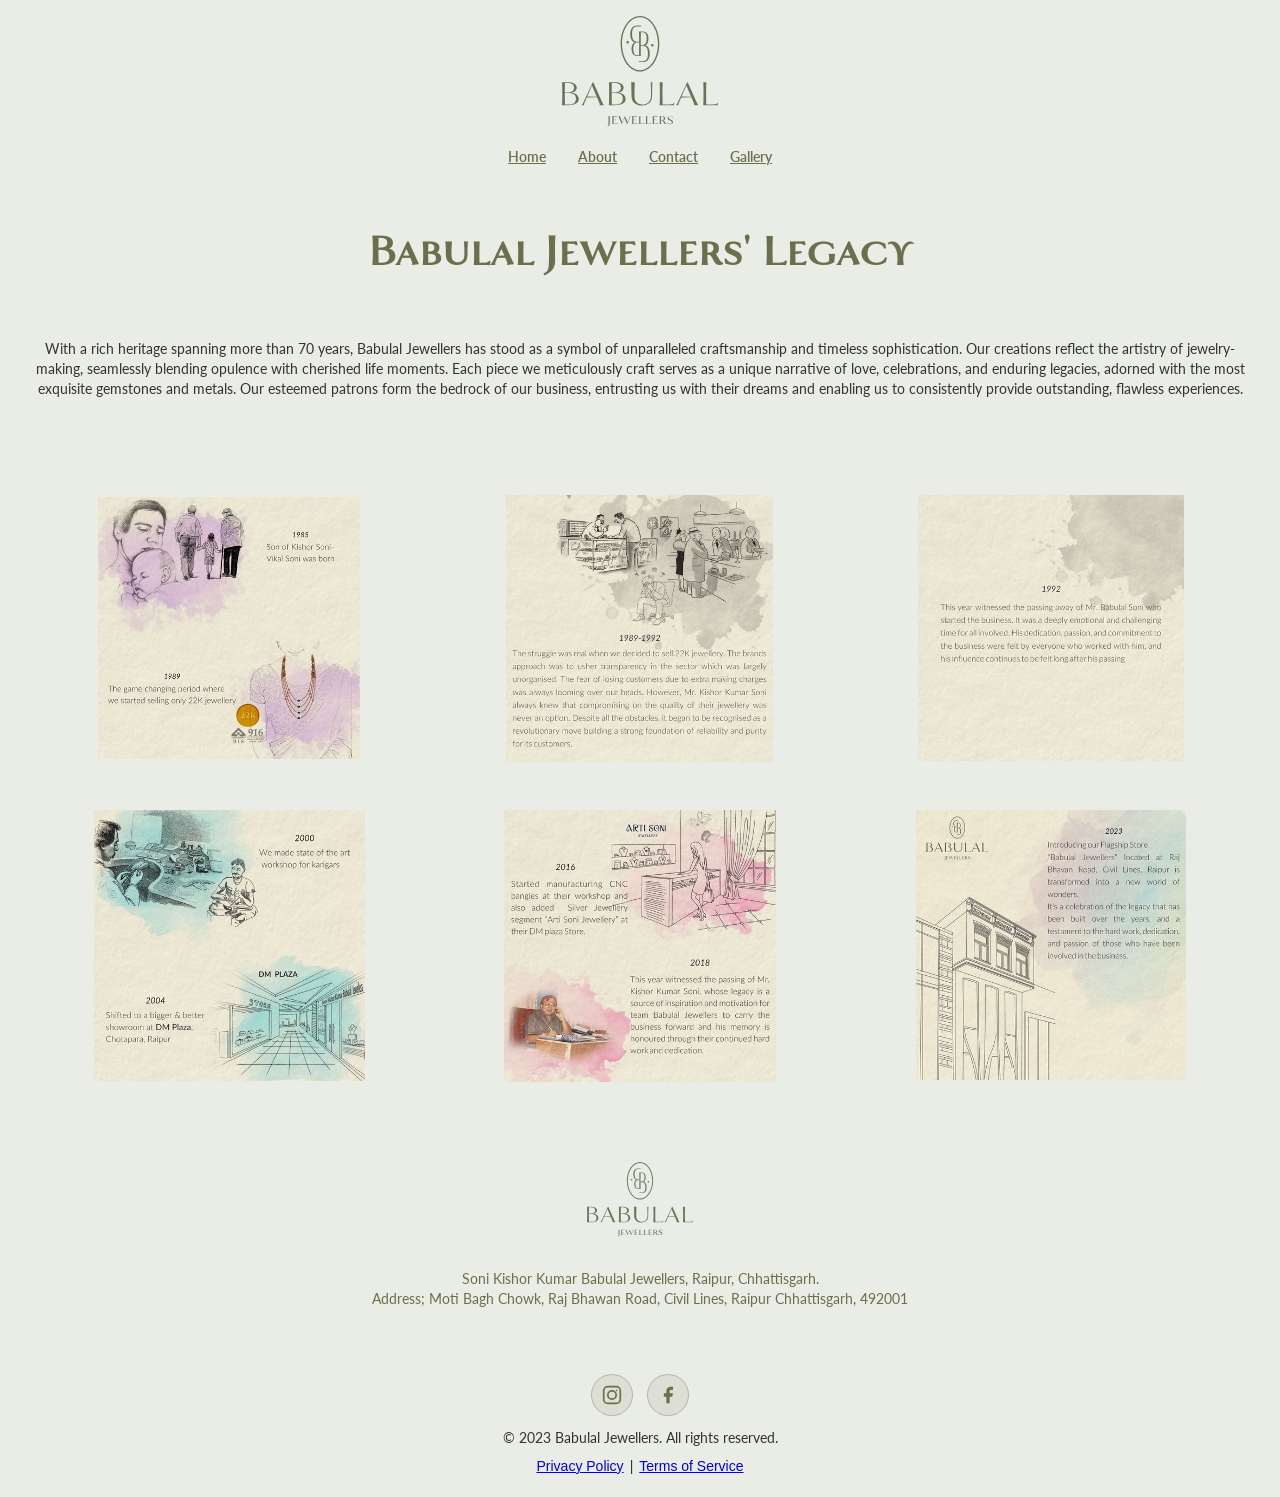
==== about-us.html @ 8bc30ec7 "Initial website upload" ====
<!DOCTYPE html><!--  This site was created in Webflow. https://webflow.com  --><!--  Last Published: Mon Feb 09 2026 13:10:19 GMT+0000 (Coordinated Universal Time)  -->
<html data-wf-page="6988353eb40258cced048f11" data-wf-site="698832a2ee5826541e6c8c1c">
<head>
  <meta charset="utf-8">
  <title>About Us</title>
  <meta content="About Us" property="og:title">
  <meta content="About Us" property="twitter:title">
  <meta content="width=device-width, initial-scale=1" name="viewport">
  <meta content="Webflow" name="generator">
  <link href="css/normalize.css" rel="stylesheet" type="text/css">
  <link href="css/webflow.css" rel="stylesheet" type="text/css">
  <link href="css/babulal-jewellers-16d256.webflow.css" rel="stylesheet" type="text/css">
  <style>
  .footer-center {
    display: flex;
    flex-direction: column;
    align-items: center;
    text-align: center;
    gap: 8px;
  }

  .footer-legal-center {
    display: flex;
    justify-content: center;
    align-items: center;
    gap: 6px;
    font-size: 14px;
  }
</style>
  <link href="https://fonts.googleapis.com" rel="preconnect">
  <link href="https://fonts.gstatic.com" rel="preconnect" crossorigin="anonymous">
  <script src="https://ajax.googleapis.com/ajax/libs/webfont/1.6.26/webfont.js" type="text/javascript"></script>
  <script type="text/javascript">WebFont.load({  google: {    families: ["Lato:100,100italic,300,300italic,400,400italic,700,700italic,900,900italic"]  }});</script>
  <script type="text/javascript">!function(o,c){var n=c.documentElement,t=" w-mod-";n.className+=t+"js",("ontouchstart"in o||o.DocumentTouch&&c instanceof DocumentTouch)&&(n.className+=t+"touch")}(window,document);</script>
  <link href="images/favicon.png" rel="shortcut icon" type="image/x-icon">
  <link href="images/webclip.png" rel="apple-touch-icon">
</head>
<body class="body-2">
  <div class="logo-section padding-global-2 margin-small-custom">
    <div class="logo-container"><img width="156" loading="lazy" alt="" src="images/64612cf5215f1e3513ba754f_logo-green.svg" class="image-7"></div>
    <div class="nav-links-wrapper">
      <a href="index.html" class="nav-item">Home</a>
      <a href="about-us.html" aria-current="page" class="nav-item w--current">About</a>
      <a href="contact-us.html" class="nav-item">Contact</a>
      <a href="gallery.html" class="nav-item">Gallery</a>
    </div>
  </div>
  <div class="page-wrapper">
    <div class="div-block-26">
      <div class="text-wrapper">
        <h1 class="is-h2">Babulal Jewellers&#x27; Legacy</h1>
        <div class="text-block-11">With a rich heritage spanning more than 70 years, Babulal Jewellers has stood as a symbol of unparalleled craftsmanship and timeless sophistication. Our creations reflect the artistry of jewelry-making, seamlessly blending opulence with cherished life moments. Each piece we meticulously craft serves as a unique narrative of love, celebrations, and enduring legacies, adorned with the most exquisite gemstones and metals. Our esteemed patrons form the bedrock of our business, entrusting us with their dreams and enabling us to consistently provide outstanding, flawless experiences.</div>
      </div>
      <div class="image-wrapper-trio"><img width="262" id="w-node-_01d8d127-4f3d-9d32-6153-8a1166e7d087-ed048f11" alt="" src="https://cdn.prod.website-files.com/6985b2bc8bc492069ad64fab/6985b8d80d5fa6916a5f2ced_1.jpg" loading="lazy" class="image-13"><img width="266" id="w-node-_01d8d127-4f3d-9d32-6153-8a1166e7d088-ed048f11" alt="" src="https://cdn.prod.website-files.com/6985b2bc8bc492069ad64fab/6985b8d80d5fa6916a5f2cf7_2.jpg" loading="lazy" class="image-14"><img width="266" id="w-node-_01d8d127-4f3d-9d32-6153-8a1166e7d089-ed048f11" alt="" src="https://cdn.prod.website-files.com/6985b2bc8bc492069ad64fab/6985b8d80d5fa6916a5f2cf5_3.jpg" loading="lazy" class="image-15"></div>
      <div class="image-wrapper-trio"><img width="262" id="w-node-_01d8d127-4f3d-9d32-6153-8a1166e7d08b-ed048f11" alt="" src="images/4_1.jpg" loading="lazy" class="image-13"><img width="267" id="w-node-_01d8d127-4f3d-9d32-6153-8a1166e7d08c-ed048f11" alt="" src="images/5_1.jpg" loading="lazy" class="image-14"><img width="266" id="w-node-_01d8d127-4f3d-9d32-6153-8a1166e7d08d-ed048f11" alt="" src="images/6_1.jpg" loading="lazy" class="image-15"></div>
      <div class="image-wrapper-trio"><img width="271" id="w-node-_01d8d127-4f3d-9d32-6153-8a1166e7d08f-ed048f11" alt="" src="images/7.jpg" loading="lazy" class="image-13"><img width="272" id="w-node-_01d8d127-4f3d-9d32-6153-8a1166e7d090-ed048f11" alt="" src="images/8.jpg" loading="lazy" class="image-14"><img width="270" id="w-node-_01d8d127-4f3d-9d32-6153-8a1166e7d091-ed048f11" alt="" src="images/9.jpg" loading="lazy" class="image-15"></div>
    </div>
    <div class="footer7_component">
      <div class="padding-global-3">
        <div class="container-large">
          <div class="padding-vertical padding-xxlarge">
            <div class="padding-bottom padding-xxlarge">
              <div class="footer7_top-wrapper">
                <a href="#" class="footer7_logo-link w-inline-block"><img width="105.5" src="images/64612cf5215f1e3513ba754f_logo-green.svg" alt=""></a>
                <div>
                  <div class="text-block-9">Soni Kishor Kumar Babulal Jewellers, Raipur, Chhattisgarh. <br>Address; Moti Bagh Chowk, Raj Bhawan Road, Civil Lines, Raipur Chhattisgarh, 492001</div>
                </div>
              </div>
            </div>
            <div class="line-divider"></div>
            <div class="padding-top padding-medium">
              <div class="footer7_bottom-wrapper footer-center">
  <div class="footer7_credit-text">
    <!-- Footer Social Icons -->
<div class="footer-social-icons">
  <a href="https://www.instagram.com/babulaljeweller/?hl=en" target="_blank" aria-label="Instagram" class="footer-social-link">
    <!-- Instagram Icon -->
    <svg width="20" height="20" viewBox="0 0 24 24" fill="none">
      <path d="M7 2H17C19.761 2 22 4.239 22 7V17C22 19.761 19.761 22 17 22H7C4.239 22 2 19.761 2 17V7C2 4.239 4.239 2 7 2Z" stroke="currentColor" stroke-width="2"/>
      <path d="M12 7C9.239 7 7 9.239 7 12C7 14.761 9.239 17 12 17C14.761 17 17 14.761 17 12C17 9.239 14.761 7 12 7Z" stroke="currentColor" stroke-width="2"/>
      <circle cx="17.5" cy="6.5" r="1" fill="currentColor"/>
    </svg>
  </a>

  <a href="https://www.facebook.com/babulaljewellers/" target="_blank" aria-label="Facebook" class="footer-social-link">
    <!-- Facebook Icon -->
    <svg width="20" height="20" viewBox="0 0 24 24" fill="none">
      <path d="M18 2H15C13.674 2 12.402 2.527 11.464 3.464C10.527 4.402 10 5.674 10 7V10H7V14H10V22H14V14H17L18 10H14V7C14 6.735 14.105 6.48 14.293 6.293C14.48 6.105 14.735 6 15 6H18V2Z" fill="currentColor"/>
    </svg>
  </a>
</div>
    © 2023 Babulal Jewellers. All rights reserved.
  </div>

  <div class="footer7_legal-list footer-legal-center">
    <a href="privacy-policy.html" class="footer7_legal-link">Privacy Policy</a>
    <span>|</span>
    <a href="terms-of-service.html" class="footer7_legal-link">Terms of Service</a>
  </div>
</div>

            </div>
          </div>
        </div>
      </div>
    </div>
  </div>
  <script src="https://d3e54v103j8qbb.cloudfront.net/js/jquery-3.5.1.min.dc5e7f18c8.js?site=698832a2ee5826541e6c8c1c" type="text/javascript" integrity="sha256-9/aliU8dGd2tb6OSsuzixeV4y/faTqgFtohetphbbj0=" crossorigin="anonymous"></script>
  <script src="js/webflow.js" type="text/javascript"></script>
</body>
</html>
---- css/webflow.css ----
@font-face {
  font-family: 'webflow-icons';
  src: url("[data-uri]") format('truetype');
  font-weight: normal;
  font-style: normal;
}
[class^="w-icon-"],
[class*=" w-icon-"] {
  /* use !important to prevent issues with browser extensions that change fonts */
  font-family: 'webflow-icons' !important;
  speak: none;
  font-style: normal;
  font-weight: normal;
  font-variant: normal;
  text-transform: none;
  line-height: 1;
  /* Better Font Rendering =========== */
  -webkit-font-smoothing: antialiased;
  -moz-osx-font-smoothing: grayscale;
}
.w-icon-slider-right:before {
  content: "\e600";
}
.w-icon-slider-left:before {
  content: "\e601";
}
.w-icon-nav-menu:before {
  content: "\e602";
}
.w-icon-arrow-down:before,
.w-icon-dropdown-toggle:before {
  content: "\e603";
}
.w-icon-file-upload-remove:before {
  content: "\e900";
}
.w-icon-file-upload-icon:before {
  content: "\e903";
}
* {
  -webkit-box-sizing: border-box;
  -moz-box-sizing: border-box;
  box-sizing: border-box;
}
html {
  height: 100%;
}
body {
  margin: 0;
  min-height: 100%;
  background-color: #fff;
  font-family: Arial, sans-serif;
  font-size: 14px;
  line-height: 20px;
  color: #333;
}
img {
  max-width: 100%;
  vertical-align: middle;
  display: inline-block;
}
html.w-mod-touch * {
  background-attachment: scroll !important;
}
.w-block {
  display: block;
}
.w-inline-block {
  max-width: 100%;
  display: inline-block;
}
.w-clearfix:before,
.w-clearfix:after {
  content: " ";
  display: table;
  grid-column-start: 1;
  grid-row-start: 1;
  grid-column-end: 2;
  grid-row-end: 2;
}
.w-clearfix:after {
  clear: both;
}
.w-hidden {
  display: none;
}
.w-button {
  display: inline-block;
  padding: 9px 15px;
  background-color: #3898EC;
  color: white;
  border: 0;
  line-height: inherit;
  text-decoration: none;
  cursor: pointer;
  border-radius: 0;
}
input.w-button {
  -webkit-appearance: button;
}
html[data-w-dynpage] [data-w-cloak] {
  color: transparent !important;
}
.w-code-block {
  margin: unset;
}
pre.w-code-block code {
  all: inherit;
}
.w-optimization {
  display: contents;
}
.w-webflow-badge,
.w-webflow-badge > img {
  box-sizing: unset;
  width: unset;
  height: unset;
  max-height: unset;
  max-width: unset;
  min-height: unset;
  min-width: unset;
  margin: unset;
  padding: unset;
  float: unset;
  clear: unset;
  border: unset;
  border-radius: unset;
  background: unset;
  background-image: unset;
  background-position: unset;
  background-size: unset;
  background-repeat: unset;
  background-origin: unset;
  background-clip: unset;
  background-attachment: unset;
  background-color: unset;
  box-shadow: unset;
  transform: unset;
  transition: unset;
  direction: unset;
  font-family: unset;
  font-weight: unset;
  color: unset;
  font-size: unset;
  line-height: unset;
  font-style: unset;
  font-variant: unset;
  text-align: unset;
  letter-spacing: unset;
  text-decoration: unset;
  text-indent: unset;
  text-transform: unset;
  list-style-type: unset;
  text-shadow: unset;
  vertical-align: unset;
  cursor: unset;
  white-space: unset;
  word-break: unset;
  word-spacing: unset;
  word-wrap: unset;
}
.w-webflow-badge {
  position: fixed !important;
  display: inline-block !important;
  visibility: visible !important;
  opacity: 1 !important;
  z-index: 2147483647 !important;
  top: auto !important;
  right: 12px !important;
  bottom: 12px !important;
  left: auto !important;
  color: #aaadb0 !important;
  background-color: #fff !important;
  border-radius: 3px !important;
  padding: 6px !important;
  font-size: 12px !important;
  line-height: 14px !important;
  text-decoration: none !important;
  transform: none !important;
  margin: 0 !important;
  width: auto !important;
  height: auto !important;
  overflow: unset !important;
  white-space: nowrap;
  box-shadow: 0 0 0 1px rgba(0, 0, 0, 0.1), 0px 1px 3px rgba(0, 0, 0, 0.1);
  cursor: pointer;
}
.w-webflow-badge > img {
  position: unset;
  display: inline-block !important;
  visibility: unset !important;
  opacity: 1 !important;
  vertical-align: middle !important;
}
h1,
h2,
h3,
h4,
h5,
h6 {
  font-weight: bold;
  margin-bottom: 10px;
}
h1 {
  font-size: 38px;
  line-height: 44px;
  margin-top: 20px;
}
h2 {
  font-size: 32px;
  line-height: 36px;
  margin-top: 20px;
}
h3 {
  font-size: 24px;
  line-height: 30px;
  margin-top: 20px;
}
h4 {
  font-size: 18px;
  line-height: 24px;
  margin-top: 10px;
}
h5 {
  font-size: 14px;
  line-height: 20px;
  margin-top: 10px;
}
h6 {
  font-size: 12px;
  line-height: 18px;
  margin-top: 10px;
}
p {
  margin-top: 0;
  margin-bottom: 10px;
}
blockquote {
  margin: 0 0 10px 0;
  padding: 10px 20px;
  border-left: 5px solid #E2E2E2;
  font-size: 18px;
  line-height: 22px;
}
figure {
  margin: 0;
  margin-bottom: 10px;
}
figcaption {
  margin-top: 5px;
  text-align: center;
}
ul,
ol {
  margin-top: 0px;
  margin-bottom: 10px;
  padding-left: 40px;
}
.w-list-unstyled {
  padding-left: 0;
  list-style: none;
}
.w-embed:before,
.w-embed:after {
  content: " ";
  display: table;
  grid-column-start: 1;
  grid-row-start: 1;
  grid-column-end: 2;
  grid-row-end: 2;
}
.w-embed:after {
  clear: both;
}
.w-video {
  width: 100%;
  position: relative;
  padding: 0;
}
.w-video iframe,
.w-video object,
.w-video embed {
  position: absolute;
  top: 0;
  left: 0;
  width: 100%;
  height: 100%;
  border: none;
}
fieldset {
  padding: 0;
  margin: 0;
  border: 0;
}
button,
[type='button'],
[type='reset'] {
  border: 0;
  cursor: pointer;
  -webkit-appearance: button;
}
.w-form {
  margin: 0 0 15px;
}
.w-form-done {
  display: none;
  padding: 20px;
  text-align: center;
  background-color: #dddddd;
}
.w-form-fail {
  display: none;
  margin-top: 10px;
  padding: 10px;
  background-color: #ffdede;
}
label {
  display: block;
  margin-bottom: 5px;
  font-weight: bold;
}
.w-input,
.w-select {
  display: block;
  width: 100%;
  height: 38px;
  padding: 8px 12px;
  margin-bottom: 10px;
  font-size: 14px;
  line-height: 1.42857143;
  color: #333333;
  vertical-align: middle;
  background-color: #ffffff;
  border: 1px solid #cccccc;
}
.w-input::placeholder,
.w-select::placeholder {
  color: #999;
}
.w-input:focus,
.w-select:focus {
  border-color: #3898EC;
  outline: 0;
}
.w-input[disabled],
.w-select[disabled],
.w-input[readonly],
.w-select[readonly],
fieldset[disabled] .w-input,
fieldset[disabled] .w-select {
  cursor: not-allowed;
}
.w-input[disabled]:not(.w-input-disabled),
.w-select[disabled]:not(.w-input-disabled),
.w-input[readonly],
.w-select[readonly],
fieldset[disabled]:not(.w-input-disabled) .w-input,
fieldset[disabled]:not(.w-input-disabled) .w-select {
  background-color: #eeeeee;
}
textarea.w-input,
textarea.w-select {
  height: auto;
}
.w-select {
  background-color: #f3f3f3;
}
.w-select[multiple] {
  height: auto;
}
.w-form-label {
  display: inline-block;
  cursor: pointer;
  font-weight: normal;
  margin-bottom: 0px;
}
.w-radio {
  display: block;
  margin-bottom: 5px;
  padding-left: 20px;
}
.w-radio:before,
.w-radio:after {
  content: " ";
  display: table;
  grid-column-start: 1;
  grid-row-start: 1;
  grid-column-end: 2;
  grid-row-end: 2;
}
.w-radio:after {
  clear: both;
}
.w-radio-input {
  margin: 4px 0 0;
  line-height: normal;
  float: left;
  margin-left: -20px;
}
.w-radio-input {
  margin-top: 3px;
}
.w-file-upload {
  display: block;
  margin-bottom: 10px;
}
.w-file-upload-input {
  width: 0.1px;
  height: 0.1px;
  opacity: 0;
  overflow: hidden;
  position: absolute;
  z-index: -100;
}
.w-file-upload-default,
.w-file-upload-uploading,
.w-file-upload-success {
  display: inline-block;
  color: #333333;
}
.w-file-upload-error {
  display: block;
  margin-top: 10px;
}
.w-file-upload-default.w-hidden,
.w-file-upload-uploading.w-hidden,
.w-file-upload-error.w-hidden,
.w-file-upload-success.w-hidden {
  display: none;
}
.w-file-upload-uploading-btn {
  display: flex;
  font-size: 14px;
  font-weight: normal;
  cursor: pointer;
  margin: 0;
  padding: 8px 12px;
  border: 1px solid #cccccc;
  background-color: #fafafa;
}
.w-file-upload-file {
  display: flex;
  flex-grow: 1;
  justify-content: space-between;
  margin: 0;
  padding: 8px 9px 8px 11px;
  border: 1px solid #cccccc;
  background-color: #fafafa;
}
.w-file-upload-file-name {
  font-size: 14px;
  font-weight: normal;
  display: block;
}
.w-file-remove-link {
  margin-top: 3px;
  margin-left: 10px;
  width: auto;
  height: auto;
  padding: 3px;
  display: block;
  cursor: pointer;
}
.w-icon-file-upload-remove {
  margin: auto;
  font-size: 10px;
}
.w-file-upload-error-msg {
  display: inline-block;
  color: #ea384c;
  padding: 2px 0;
}
.w-file-upload-info {
  display: inline-block;
  line-height: 38px;
  padding: 0 12px;
}
.w-file-upload-label {
  display: inline-block;
  font-size: 14px;
  font-weight: normal;
  cursor: pointer;
  margin: 0;
  padding: 8px 12px;
  border: 1px solid #cccccc;
  background-color: #fafafa;
}
.w-icon-file-upload-icon,
.w-icon-file-upload-uploading {
  display: inline-block;
  margin-right: 8px;
  width: 20px;
}
.w-icon-file-upload-uploading {
  height: 20px;
}
.w-container {
  margin-left: auto;
  margin-right: auto;
  max-width: 940px;
}
.w-container:before,
.w-container:after {
  content: " ";
  display: table;
  grid-column-start: 1;
  grid-row-start: 1;
  grid-column-end: 2;
  grid-row-end: 2;
}
.w-container:after {
  clear: both;
}
.w-container .w-row {
  margin-left: -10px;
  margin-right: -10px;
}
.w-row:before,
.w-row:after {
  content: " ";
  display: table;
  grid-column-start: 1;
  grid-row-start: 1;
  grid-column-end: 2;
  grid-row-end: 2;
}
.w-row:after {
  clear: both;
}
.w-row .w-row {
  margin-left: 0;
  margin-right: 0;
}
.w-col {
  position: relative;
  float: left;
  width: 100%;
  min-height: 1px;
  padding-left: 10px;
  padding-right: 10px;
}
.w-col .w-col {
  padding-left: 0;
  padding-right: 0;
}
.w-col-1 {
  width: 8.33333333%;
}
.w-col-2 {
  width: 16.66666667%;
}
.w-col-3 {
  width: 25%;
}
.w-col-4 {
  width: 33.33333333%;
}
.w-col-5 {
  width: 41.66666667%;
}
.w-col-6 {
  width: 50%;
}
.w-col-7 {
  width: 58.33333333%;
}
.w-col-8 {
  width: 66.66666667%;
}
.w-col-9 {
  width: 75%;
}
.w-col-10 {
  width: 83.33333333%;
}
.w-col-11 {
  width: 91.66666667%;
}
.w-col-12 {
  width: 100%;
}
.w-hidden-main {
  display: none !important;
}
@media screen and (max-width: 991px) {
  .w-container {
    max-width: 728px;
  }
  .w-hidden-main {
    display: inherit !important;
  }
  .w-hidden-medium {
    display: none !important;
  }
  .w-col-medium-1 {
    width: 8.33333333%;
  }
  .w-col-medium-2 {
    width: 16.66666667%;
  }
  .w-col-medium-3 {
    width: 25%;
  }
  .w-col-medium-4 {
    width: 33.33333333%;
  }
  .w-col-medium-5 {
    width: 41.66666667%;
  }
  .w-col-medium-6 {
    width: 50%;
  }
  .w-col-medium-7 {
    width: 58.33333333%;
  }
  .w-col-medium-8 {
    width: 66.66666667%;
  }
  .w-col-medium-9 {
    width: 75%;
  }
  .w-col-medium-10 {
    width: 83.33333333%;
  }
  .w-col-medium-11 {
    width: 91.66666667%;
  }
  .w-col-medium-12 {
    width: 100%;
  }
  .w-col-stack {
    width: 100%;
    left: auto;
    right: auto;
  }
}
@media screen and (max-width: 767px) {
  .w-hidden-main {
    display: inherit !important;
  }
  .w-hidden-medium {
    display: inherit !important;
  }
  .w-hidden-small {
    display: none !important;
  }
  .w-row,
  .w-container .w-row {
    margin-left: 0;
    margin-right: 0;
  }
  .w-col {
    width: 100%;
    left: auto;
    right: auto;
  }
  .w-col-small-1 {
    width: 8.33333333%;
  }
  .w-col-small-2 {
    width: 16.66666667%;
  }
  .w-col-small-3 {
    width: 25%;
  }
  .w-col-small-4 {
    width: 33.33333333%;
  }
  .w-col-small-5 {
    width: 41.66666667%;
  }
  .w-col-small-6 {
    width: 50%;
  }
  .w-col-small-7 {
    width: 58.33333333%;
  }
  .w-col-small-8 {
    width: 66.66666667%;
  }
  .w-col-small-9 {
    width: 75%;
  }
  .w-col-small-10 {
    width: 83.33333333%;
  }
  .w-col-small-11 {
    width: 91.66666667%;
  }
  .w-col-small-12 {
    width: 100%;
  }
}
@media screen and (max-width: 479px) {
  .w-container {
    max-width: none;
  }
  .w-hidden-main {
    display: inherit !important;
  }
  .w-hidden-medium {
    display: inherit !important;
  }
  .w-hidden-small {
    display: inherit !important;
  }
  .w-hidden-tiny {
    display: none !important;
  }
  .w-col {
    width: 100%;
  }
  .w-col-tiny-1 {
    width: 8.33333333%;
  }
  .w-col-tiny-2 {
    width: 16.66666667%;
  }
  .w-col-tiny-3 {
    width: 25%;
  }
  .w-col-tiny-4 {
    width: 33.33333333%;
  }
  .w-col-tiny-5 {
    width: 41.66666667%;
  }
  .w-col-tiny-6 {
    width: 50%;
  }
  .w-col-tiny-7 {
    width: 58.33333333%;
  }
  .w-col-tiny-8 {
    width: 66.66666667%;
  }
  .w-col-tiny-9 {
    width: 75%;
  }
  .w-col-tiny-10 {
    width: 83.33333333%;
  }
  .w-col-tiny-11 {
    width: 91.66666667%;
  }
  .w-col-tiny-12 {
    width: 100%;
  }
}
.w-widget {
  position: relative;
}
.w-widget-map {
  width: 100%;
  height: 400px;
}
.w-widget-map label {
  width: auto;
  display: inline;
}
.w-widget-map img {
  max-width: inherit;
}
.w-widget-map .gm-style-iw {
  text-align: center;
}
.w-widget-map .gm-style-iw > button {
  display: none !important;
}
.w-widget-twitter {
  overflow: hidden;
}
.w-widget-twitter-count-shim {
  display: inline-block;
  vertical-align: top;
  position: relative;
  width: 28px;
  height: 20px;
  text-align: center;
  background: white;
  border: #758696 solid 1px;
  border-radius: 3px;
}
.w-widget-twitter-count-shim * {
  pointer-events: none;
  user-select: none;
}
.w-widget-twitter-count-shim .w-widget-twitter-count-inner {
  position: relative;
  font-size: 15px;
  line-height: 12px;
  text-align: center;
  color: #999;
  font-family: serif;
}
.w-widget-twitter-count-shim .w-widget-twitter-count-clear {
  position: relative;
  display: block;
}
.w-widget-twitter-count-shim.w--large {
  width: 36px;
  height: 28px;
}
.w-widget-twitter-count-shim.w--large .w-widget-twitter-count-inner {
  font-size: 18px;
  line-height: 18px;
}
.w-widget-twitter-count-shim:not(.w--vertical) {
  margin-left: 5px;
  margin-right: 8px;
}
.w-widget-twitter-count-shim:not(.w--vertical).w--large {
  margin-left: 6px;
}
.w-widget-twitter-count-shim:not(.w--vertical):before,
.w-widget-twitter-count-shim:not(.w--vertical):after {
  top: 50%;
  left: 0;
  border: solid transparent;
  content: ' ';
  height: 0;
  width: 0;
  position: absolute;
  pointer-events: none;
}
.w-widget-twitter-count-shim:not(.w--vertical):before {
  border-color: rgba(117, 134, 150, 0);
  border-right-color: #5d6c7b;
  border-width: 4px;
  margin-left: -9px;
  margin-top: -4px;
}
.w-widget-twitter-count-shim:not(.w--vertical).w--large:before {
  border-width: 5px;
  margin-left: -10px;
  margin-top: -5px;
}
.w-widget-twitter-count-shim:not(.w--vertical):after {
  border-color: rgba(255, 255, 255, 0);
  border-right-color: white;
  border-width: 4px;
  margin-left: -8px;
  margin-top: -4px;
}
.w-widget-twitter-count-shim:not(.w--vertical).w--large:after {
  border-width: 5px;
  margin-left: -9px;
  margin-top: -5px;
}
.w-widget-twitter-count-shim.w--vertical {
  width: 61px;
  height: 33px;
  margin-bottom: 8px;
}
.w-widget-twitter-count-shim.w--vertical:before,
.w-widget-twitter-count-shim.w--vertical:after {
  top: 100%;
  left: 50%;
  border: solid transparent;
  content: ' ';
  height: 0;
  width: 0;
  position: absolute;
  pointer-events: none;
}
.w-widget-twitter-count-shim.w--vertical:before {
  border-color: rgba(117, 134, 150, 0);
  border-top-color: #5d6c7b;
  border-width: 5px;
  margin-left: -5px;
}
.w-widget-twitter-count-shim.w--vertical:after {
  border-color: rgba(255, 255, 255, 0);
  border-top-color: white;
  border-width: 4px;
  margin-left: -4px;
}
.w-widget-twitter-count-shim.w--vertical .w-widget-twitter-count-inner {
  font-size: 18px;
  line-height: 22px;
}
.w-widget-twitter-count-shim.w--vertical.w--large {
  width: 76px;
}
.w-background-video {
  position: relative;
  overflow: hidden;
  height: 500px;
  color: white;
}
.w-background-video > video {
  background-size: cover;
  background-position: 50% 50%;
  position: absolute;
  margin: auto;
  width: 100%;
  height: 100%;
  right: -100%;
  bottom: -100%;
  top: -100%;
  left: -100%;
  object-fit: cover;
  z-index: -100;
}
.w-background-video > video::-webkit-media-controls-start-playback-button {
  display: none !important;
  -webkit-appearance: none;
}
.w-background-video--control {
  position: absolute;
  bottom: 1em;
  right: 1em;
  background-color: transparent;
  padding: 0;
}
.w-background-video--control > [hidden] {
  display: none !important;
}
.w-slider {
  position: relative;
  height: 300px;
  text-align: center;
  background: #dddddd;
  clear: both;
  -webkit-tap-highlight-color: rgba(0, 0, 0, 0);
  tap-highlight-color: rgba(0, 0, 0, 0);
}
.w-slider-mask {
  position: relative;
  display: block;
  overflow: hidden;
  z-index: 1;
  left: 0;
  right: 0;
  height: 100%;
  white-space: nowrap;
}
.w-slide {
  position: relative;
  display: inline-block;
  vertical-align: top;
  width: 100%;
  height: 100%;
  white-space: normal;
  text-align: left;
}
.w-slider-nav {
  position: absolute;
  z-index: 2;
  top: auto;
  right: 0;
  bottom: 0;
  left: 0;
  margin: auto;
  padding-top: 10px;
  height: 40px;
  text-align: center;
  -webkit-tap-highlight-color: rgba(0, 0, 0, 0);
  tap-highlight-color: rgba(0, 0, 0, 0);
}
.w-slider-nav.w-round > div {
  border-radius: 100%;
}
.w-slider-nav.w-num > div {
  width: auto;
  height: auto;
  padding: 0.2em 0.5em;
  font-size: inherit;
  line-height: inherit;
}
.w-slider-nav.w-shadow > div {
  box-shadow: 0 0 3px rgba(51, 51, 51, 0.4);
}
.w-slider-nav-invert {
  color: #fff;
}
.w-slider-nav-invert > div {
  background-color: rgba(34, 34, 34, 0.4);
}
.w-slider-nav-invert > div.w-active {
  background-color: #222;
}
.w-slider-dot {
  position: relative;
  display: inline-block;
  width: 1em;
  height: 1em;
  background-color: rgba(255, 255, 255, 0.4);
  cursor: pointer;
  margin: 0 3px 0.5em;
  transition: background-color 100ms, color 100ms;
}
.w-slider-dot.w-active {
  background-color: #fff;
}
.w-slider-dot:focus {
  outline: none;
  box-shadow: 0px 0px 0px 2px #fff;
}
.w-slider-dot:focus.w-active {
  box-shadow: none;
}
.w-slider-arrow-left,
.w-slider-arrow-right {
  position: absolute;
  width: 80px;
  top: 0;
  right: 0;
  bottom: 0;
  left: 0;
  margin: auto;
  cursor: pointer;
  overflow: hidden;
  color: white;
  font-size: 40px;
  -webkit-tap-highlight-color: rgba(0, 0, 0, 0);
  tap-highlight-color: rgba(0, 0, 0, 0);
  user-select: none;
}
.w-slider-arrow-left [class^='w-icon-'],
.w-slider-arrow-right [class^='w-icon-'],
.w-slider-arrow-left [class*=' w-icon-'],
.w-slider-arrow-right [class*=' w-icon-'] {
  position: absolute;
}
.w-slider-arrow-left:focus,
.w-slider-arrow-right:focus {
  outline: 0;
}
.w-slider-arrow-left {
  z-index: 3;
  right: auto;
}
.w-slider-arrow-right {
  z-index: 4;
  left: auto;
}
.w-icon-slider-left,
.w-icon-slider-right {
  top: 0;
  right: 0;
  bottom: 0;
  left: 0;
  margin: auto;
  width: 1em;
  height: 1em;
}
.w-slider-aria-label {
  border: 0;
  clip: rect(0 0 0 0);
  height: 1px;
  margin: -1px;
  overflow: hidden;
  padding: 0;
  position: absolute;
  width: 1px;
}
.w-slider-force-show {
  display: block !important;
}
.w-dropdown {
  display: inline-block;
  position: relative;
  text-align: left;
  margin-left: auto;
  margin-right: auto;
  z-index: 900;
}
.w-dropdown-btn,
.w-dropdown-toggle,
.w-dropdown-link {
  position: relative;
  vertical-align: top;
  text-decoration: none;
  color: #222222;
  padding: 20px;
  text-align: left;
  margin-left: auto;
  margin-right: auto;
  white-space: nowrap;
}
.w-dropdown-toggle {
  user-select: none;
  display: inline-block;
  cursor: pointer;
  padding-right: 40px;
}
.w-dropdown-toggle:focus {
  outline: 0;
}
.w-icon-dropdown-toggle {
  position: absolute;
  top: 0;
  right: 0;
  bottom: 0;
  margin: auto;
  margin-right: 20px;
  width: 1em;
  height: 1em;
}
.w-dropdown-list {
  position: absolute;
  background: #dddddd;
  display: none;
  min-width: 100%;
}
.w-dropdown-list.w--open {
  display: block;
}
.w-dropdown-link {
  padding: 10px 20px;
  display: block;
  color: #222222;
}
.w-dropdown-link.w--current {
  color: #0082f3;
}
.w-dropdown-link:focus {
  outline: 0;
}
@media screen and (max-width: 767px) {
  .w-nav-brand {
    padding-left: 10px;
  }
}
/**
 * ## Note
 * Safari (on both iOS and OS X) does not handle viewport units (vh, vw) well.
 * For example percentage units do not work on descendants of elements that
 * have any dimensions expressed in viewport units. It also doesn’t handle them at
 * all in `calc()`.
 */
/**
 * Wrapper around all lightbox elements
 *
 * 1. Since the lightbox can receive focus, IE also gives it an outline.
 * 2. Fixes flickering on Chrome when a transition is in progress
 *    underneath the lightbox.
 */
.w-lightbox-backdrop {
  cursor: auto;
  font-style: normal;
  letter-spacing: normal;
  list-style: disc;
  text-indent: 0;
  text-shadow: none;
  text-transform: none;
  visibility: visible;
  white-space: normal;
  word-break: normal;
  word-spacing: normal;
  word-wrap: normal;
  position: fixed;
  top: 0;
  right: 0;
  bottom: 0;
  left: 0;
  color: #fff;
  font-family: "Helvetica Neue", Helvetica, Ubuntu, "Segoe UI", Verdana, sans-serif;
  font-size: 17px;
  line-height: 1.2;
  font-weight: 300;
  text-align: center;
  background: rgba(0, 0, 0, 0.9);
  z-index: 2000;
  outline: 0;
  /* 1 */
  opacity: 0;
  -webkit-user-select: none;
  -moz-user-select: none;
  -webkit-tap-highlight-color: transparent;
  -webkit-transform: translate(0, 0);
  /* 2 */
}
/**
 * Neat trick to bind the rubberband effect to our canvas instead of the whole
 * document on iOS. It also prevents a bug that causes the document underneath to scroll.
 */
.w-lightbox-backdrop,
.w-lightbox-container {
  height: 100%;
  overflow: auto;
  -webkit-overflow-scrolling: touch;
}
.w-lightbox-content {
  position: relative;
  height: 100vh;
  overflow: hidden;
}
.w-lightbox-view {
  position: absolute;
  width: 100vw;
  height: 100vh;
  opacity: 0;
}
.w-lightbox-view:before {
  content: "";
  height: 100vh;
}
/* .w-lightbox-content */
.w-lightbox-group,
.w-lightbox-group .w-lightbox-view,
.w-lightbox-group .w-lightbox-view:before {
  height: 86vh;
}
.w-lightbox-frame,
.w-lightbox-view:before {
  display: inline-block;
  vertical-align: middle;
}
/*
 * 1. Remove default margin set by user-agent on the <figure> element.
 */
.w-lightbox-figure {
  position: relative;
  margin: 0;
  /* 1 */
}
.w-lightbox-group .w-lightbox-figure {
  cursor: pointer;
}
/**
 * IE adds image dimensions as width and height attributes on the IMG tag,
 * but we need both width and height to be set to auto to enable scaling.
 */
.w-lightbox-img {
  width: auto;
  height: auto;
  max-width: none;
}
/**
 * 1. Reset if style is set by user on "All Images"
 */
.w-lightbox-image {
  display: block;
  float: none;
  /* 1 */
  max-width: 100vw;
  max-height: 100vh;
}
.w-lightbox-group .w-lightbox-image {
  max-height: 86vh;
}
.w-lightbox-caption {
  position: absolute;
  right: 0;
  bottom: 0;
  left: 0;
  padding: 0.5em 1em;
  background: rgba(0, 0, 0, 0.4);
  text-align: left;
  text-overflow: ellipsis;
  white-space: nowrap;
  overflow: hidden;
}
.w-lightbox-embed {
  position: absolute;
  top: 0;
  right: 0;
  bottom: 0;
  left: 0;
  width: 100%;
  height: 100%;
}
.w-lightbox-control {
  position: absolute;
  top: 0;
  width: 4em;
  background-size: 24px;
  background-repeat: no-repeat;
  background-position: center;
  cursor: pointer;
  -webkit-transition: all 0.3s;
  transition: all 0.3s;
}
.w-lightbox-left {
  display: none;
  bottom: 0;
  left: 0;
  /* <svg xmlns="http://www.w3.org/2000/svg" viewBox="-20 0 24 40" width="24" height="40"><g transform="rotate(45)"><path d="m0 0h5v23h23v5h-28z" opacity=".4"/><path d="m1 1h3v23h23v3h-26z" fill="#fff"/></g></svg> */
  background-image: url("[data-uri]");
}
.w-lightbox-right {
  display: none;
  right: 0;
  bottom: 0;
  /* <svg xmlns="http://www.w3.org/2000/svg" viewBox="-4 0 24 40" width="24" height="40"><g transform="rotate(45)"><path d="m0-0h28v28h-5v-23h-23z" opacity=".4"/><path d="m1 1h26v26h-3v-23h-23z" fill="#fff"/></g></svg> */
  background-image: url("[data-uri]");
}
/*
 * Without specifying the with and height inside the SVG, all versions of IE render the icon too small.
 * The bug does not seem to manifest itself if the elements are tall enough such as the above arrows.
 * (http://stackoverflow.com/questions/16092114/background-size-differs-in-internet-explorer)
 */
.w-lightbox-close {
  right: 0;
  height: 2.6em;
  /* <svg xmlns="http://www.w3.org/2000/svg" viewBox="-4 0 18 17" width="18" height="17"><g transform="rotate(45)"><path d="m0 0h7v-7h5v7h7v5h-7v7h-5v-7h-7z" opacity=".4"/><path d="m1 1h7v-7h3v7h7v3h-7v7h-3v-7h-7z" fill="#fff"/></g></svg> */
  background-image: url("[data-uri]");
  background-size: 18px;
}
/**
 * 1. All IE versions add extra space at the bottom without this.
 */
.w-lightbox-strip {
  position: absolute;
  bottom: 0;
  left: 0;
  right: 0;
  padding: 0 1vh;
  line-height: 0;
  /* 1 */
  white-space: nowrap;
  overflow-x: auto;
  overflow-y: hidden;
}
/*
 * 1. We use content-box to avoid having to do `width: calc(10vh + 2vw)`
 *    which doesn’t work in Safari anyway.
 * 2. Chrome renders images pixelated when switching to GPU. Making sure
 *    the parent is also rendered on the GPU (by setting translate3d for
 *    example) fixes this behavior.
 */
.w-lightbox-item {
  display: inline-block;
  width: 10vh;
  padding: 2vh 1vh;
  box-sizing: content-box;
  /* 1 */
  cursor: pointer;
  -webkit-transform: translate3d(0, 0, 0);
  /* 2 */
}
.w-lightbox-active {
  opacity: 0.3;
}
.w-lightbox-thumbnail {
  position: relative;
  height: 10vh;
  background: #222;
  overflow: hidden;
}
.w-lightbox-thumbnail-image {
  position: absolute;
  top: 0;
  left: 0;
}
.w-lightbox-thumbnail .w-lightbox-tall {
  top: 50%;
  width: 100%;
  -webkit-transform: translate(0, -50%);
  transform: translate(0, -50%);
}
.w-lightbox-thumbnail .w-lightbox-wide {
  left: 50%;
  height: 100%;
  -webkit-transform: translate(-50%, 0);
  transform: translate(-50%, 0);
}
/*
 * Spinner
 *
 * Absolute pixel values are used to avoid rounding errors that would cause
 * the white spinning element to be misaligned with the track.
 */
.w-lightbox-spinner {
  position: absolute;
  top: 50%;
  left: 50%;
  box-sizing: border-box;
  width: 40px;
  height: 40px;
  margin-top: -20px;
  margin-left: -20px;
  border: 5px solid rgba(0, 0, 0, 0.4);
  border-radius: 50%;
  -webkit-animation: spin 0.8s infinite linear;
  animation: spin 0.8s infinite linear;
}
.w-lightbox-spinner:after {
  content: "";
  position: absolute;
  top: -4px;
  right: -4px;
  bottom: -4px;
  left: -4px;
  border: 3px solid transparent;
  border-bottom-color: #fff;
  border-radius: 50%;
}
/*
 * Utility classes
 */
.w-lightbox-hide {
  display: none;
}
.w-lightbox-noscroll {
  overflow: hidden;
}
@media (min-width: 768px) {
  .w-lightbox-content {
    height: 96vh;
    margin-top: 2vh;
  }
  .w-lightbox-view,
  .w-lightbox-view:before {
    height: 96vh;
  }
  /* .w-lightbox-content */
  .w-lightbox-group,
  .w-lightbox-group .w-lightbox-view,
  .w-lightbox-group .w-lightbox-view:before {
    height: 84vh;
  }
  .w-lightbox-image {
    max-width: 96vw;
    max-height: 96vh;
  }
  .w-lightbox-group .w-lightbox-image {
    max-width: 82.3vw;
    max-height: 84vh;
  }
  .w-lightbox-left,
  .w-lightbox-right {
    display: block;
    opacity: 0.5;
  }
  .w-lightbox-close {
    opacity: 0.8;
  }
  .w-lightbox-control:hover {
    opacity: 1;
  }
}
.w-lightbox-inactive,
.w-lightbox-inactive:hover {
  opacity: 0;
}
.w-richtext:before,
.w-richtext:after {
  content: " ";
  display: table;
  grid-column-start: 1;
  grid-row-start: 1;
  grid-column-end: 2;
  grid-row-end: 2;
}
.w-richtext:after {
  clear: both;
}
.w-richtext[contenteditable="true"]:before,
.w-richtext[contenteditable="true"]:after {
  white-space: initial;
}
.w-richtext ol,
.w-richtext ul {
  overflow: hidden;
}
.w-richtext .w-richtext-figure-selected.w-richtext-figure-type-video div:after,
.w-richtext .w-richtext-figure-selected[data-rt-type="video"] div:after {
  outline: 2px solid #2895f7;
}
.w-richtext .w-richtext-figure-selected.w-richtext-figure-type-image div,
.w-richtext .w-richtext-figure-selected[data-rt-type="image"] div {
  outline: 2px solid #2895f7;
}
.w-richtext figure.w-richtext-figure-type-video > div:after,
.w-richtext figure[data-rt-type="video"] > div:after {
  content: '';
  position: absolute;
  display: none;
  left: 0;
  top: 0;
  right: 0;
  bottom: 0;
}
.w-richtext figure {
  position: relative;
  max-width: 60%;
}
.w-richtext figure > div:before {
  cursor: default!important;
}
.w-richtext figure img {
  width: 100%;
}
.w-richtext figure figcaption.w-richtext-figcaption-placeholder {
  opacity: 0.6;
}
.w-richtext figure div {
  /* fix incorrectly sized selection border in the data manager */
  font-size: 0px;
  color: transparent;
}
.w-richtext figure.w-richtext-figure-type-image,
.w-richtext figure[data-rt-type="image"] {
  display: table;
}
.w-richtext figure.w-richtext-figure-type-image > div,
.w-richtext figure[data-rt-type="image"] > div {
  display: inline-block;
}
.w-richtext figure.w-richtext-figure-type-image > figcaption,
.w-richtext figure[data-rt-type="image"] > figcaption {
  display: table-caption;
  caption-side: bottom;
}
.w-richtext figure.w-richtext-figure-type-video,
.w-richtext figure[data-rt-type="video"] {
  width: 60%;
  height: 0;
}
.w-richtext figure.w-richtext-figure-type-video iframe,
.w-richtext figure[data-rt-type="video"] iframe {
  position: absolute;
  top: 0;
  left: 0;
  width: 100%;
  height: 100%;
}
.w-richtext figure.w-richtext-figure-type-video > div,
.w-richtext figure[data-rt-type="video"] > div {
  width: 100%;
}
.w-richtext figure.w-richtext-align-center {
  margin-right: auto;
  margin-left: auto;
  clear: both;
}
.w-richtext figure.w-richtext-align-center.w-richtext-figure-type-image > div,
.w-richtext figure.w-richtext-align-center[data-rt-type="image"] > div {
  max-width: 100%;
}
.w-richtext figure.w-richtext-align-normal {
  clear: both;
}
.w-richtext figure.w-richtext-align-fullwidth {
  width: 100%;
  max-width: 100%;
  text-align: center;
  clear: both;
  display: block;
  margin-right: auto;
  margin-left: auto;
}
.w-richtext figure.w-richtext-align-fullwidth > div {
  display: inline-block;
  /* padding-bottom is used for aspect ratios in video figures
      we want the div to inherit that so hover/selection borders in the designer-canvas
      fit right*/
  padding-bottom: inherit;
}
.w-richtext figure.w-richtext-align-fullwidth > figcaption {
  display: block;
}
.w-richtext figure.w-richtext-align-floatleft {
  float: left;
  margin-right: 15px;
  clear: none;
}
.w-richtext figure.w-richtext-align-floatright {
  float: right;
  margin-left: 15px;
  clear: none;
}
.w-nav {
  position: relative;
  background: #dddddd;
  z-index: 1000;
}
.w-nav:before,
.w-nav:after {
  content: " ";
  display: table;
  grid-column-start: 1;
  grid-row-start: 1;
  grid-column-end: 2;
  grid-row-end: 2;
}
.w-nav:after {
  clear: both;
}
.w-nav-brand {
  position: relative;
  float: left;
  text-decoration: none;
  color: #333333;
}
.w-nav-link {
  position: relative;
  display: inline-block;
  vertical-align: top;
  text-decoration: none;
  color: #222222;
  padding: 20px;
  text-align: left;
  margin-left: auto;
  margin-right: auto;
}
.w-nav-link.w--current {
  color: #0082f3;
}
.w-nav-menu {
  position: relative;
  float: right;
}
[data-nav-menu-open] {
  display: block !important;
  position: absolute;
  top: 100%;
  left: 0;
  right: 0;
  background: #C8C8C8;
  text-align: center;
  overflow: visible;
  min-width: 200px;
}
.w--nav-link-open {
  display: block;
  position: relative;
}
.w-nav-overlay {
  position: absolute;
  overflow: hidden;
  display: none;
  top: 100%;
  left: 0;
  right: 0;
  width: 100%;
}
.w-nav-overlay [data-nav-menu-open] {
  top: 0;
}
.w-nav[data-animation='over-left'] .w-nav-overlay {
  width: auto;
}
.w-nav[data-animation='over-left'] .w-nav-overlay,
.w-nav[data-animation='over-left'] [data-nav-menu-open] {
  right: auto;
  z-index: 1;
  top: 0;
}
.w-nav[data-animation='over-right'] .w-nav-overlay {
  width: auto;
}
.w-nav[data-animation='over-right'] .w-nav-overlay,
.w-nav[data-animation='over-right'] [data-nav-menu-open] {
  left: auto;
  z-index: 1;
  top: 0;
}
.w-nav-button {
  position: relative;
  float: right;
  padding: 18px;
  font-size: 24px;
  display: none;
  cursor: pointer;
  -webkit-tap-highlight-color: rgba(0, 0, 0, 0);
  tap-highlight-color: rgba(0, 0, 0, 0);
  user-select: none;
}
.w-nav-button:focus {
  outline: 0;
}
.w-nav-button.w--open {
  background-color: #C8C8C8;
  color: white;
}
.w-nav[data-collapse='all'] .w-nav-menu {
  display: none;
}
.w-nav[data-collapse='all'] .w-nav-button {
  display: block;
}
.w--nav-dropdown-open {
  display: block;
}
.w--nav-dropdown-toggle-open {
  display: block;
}
.w--nav-dropdown-list-open {
  position: static;
}
@media screen and (max-width: 991px) {
  .w-nav[data-collapse='medium'] .w-nav-menu {
    display: none;
  }
  .w-nav[data-collapse='medium'] .w-nav-button {
    display: block;
  }
}
@media screen and (max-width: 767px) {
  .w-nav[data-collapse='small'] .w-nav-menu {
    display: none;
  }
  .w-nav[data-collapse='small'] .w-nav-button {
    display: block;
  }
  .w-nav-brand {
    padding-left: 10px;
  }
}
@media screen and (max-width: 479px) {
  .w-nav[data-collapse='tiny'] .w-nav-menu {
    display: none;
  }
  .w-nav[data-collapse='tiny'] .w-nav-button {
    display: block;
  }
}
.w-tabs {
  position: relative;
}
.w-tabs:before,
.w-tabs:after {
  content: " ";
  display: table;
  grid-column-start: 1;
  grid-row-start: 1;
  grid-column-end: 2;
  grid-row-end: 2;
}
.w-tabs:after {
  clear: both;
}
.w-tab-menu {
  position: relative;
}
.w-tab-link {
  position: relative;
  display: inline-block;
  vertical-align: top;
  text-decoration: none;
  padding: 9px 30px;
  text-align: left;
  cursor: pointer;
  color: #222222;
  background-color: #dddddd;
}
.w-tab-link.w--current {
  background-color: #C8C8C8;
}
.w-tab-link:focus {
  outline: 0;
}
.w-tab-content {
  position: relative;
  display: block;
  overflow: hidden;
}
.w-tab-pane {
  position: relative;
  display: none;
}
.w--tab-active {
  display: block;
}
@media screen and (max-width: 479px) {
  .w-tab-link {
    display: block;
  }
}
.w-ix-emptyfix:after {
  content: "";
}
@keyframes spin {
  0% {
    transform: rotate(0deg);
  }
  100% {
    transform: rotate(360deg);
  }
}
.w-dyn-empty {
  padding: 10px;
  background-color: #dddddd;
}
.w-dyn-hide {
  display: none !important;
}
.w-dyn-bind-empty {
  display: none !important;
}
.w-condition-invisible {
  display: none !important;
}
.wf-layout-layout {
  display: grid;
}
---- css/babulal-jewellers-16d256.webflow.css ----
@font-face {
  font-family: Mynaruseflare Thi;
  src: url('../fonts/MynaruseFlare-Thi.ttf') format("truetype");
  font-weight: 100;
  font-style: normal;
  font-display: swap;
}

@font-face {
  font-family: Mynaruseflare Lig;
  src: url('../fonts/MynaruseFlare-Lig.ttf') format("truetype");
  font-weight: 200;
  font-style: normal;
  font-display: swap;
}

@font-face {
  font-family: Mynaruseflare Boo;
  src: url('../fonts/MynaruseFlare-Boo.ttf') format("truetype");
  font-weight: 300;
  font-style: normal;
  font-display: swap;
}

@font-face {
  font-family: Mynaruseflare Bla;
  src: url('../fonts/MynaruseFlare-Bla.ttf') format("truetype");
  font-weight: 800;
  font-style: normal;
  font-display: swap;
}

@font-face {
  font-family: Mynaruseflare Med;
  src: url('../fonts/MynaruseFlare-Med.ttf') format("truetype");
  font-weight: 500;
  font-style: normal;
  font-display: swap;
}

@font-face {
  font-family: Mynaruseflare Reg;
  src: url('../fonts/MynaruseFlare-Reg.ttf') format("truetype");
  font-weight: 400;
  font-style: normal;
  font-display: swap;
}

@font-face {
  font-family: Mynaruseflare Bol;
  src: url('../fonts/MynaruseFlare-Bol.ttf') format("truetype");
  font-weight: 700;
  font-style: normal;
  font-display: swap;
}

@font-face {
  font-family: Mynaruseflare Hea;
  src: url('../fonts/MynaruseFlare-Hea.ttf') format("truetype");
  font-weight: 900;
  font-style: normal;
  font-display: swap;
}

@font-face {
  font-family: Lato;
  src: url('../fonts/Lato-Black.ttf') format("truetype"), url('../fonts/Lato-Heavy.ttf') format("truetype");
  font-weight: 900;
  font-style: normal;
  font-display: swap;
}

@font-face {
  font-family: Lato;
  src: url('../fonts/Lato-MediumItalic.ttf') format("truetype");
  font-weight: 500;
  font-style: italic;
  font-display: swap;
}

@font-face {
  font-family: Lato;
  src: url('../fonts/Lato-Thin.ttf') format("truetype");
  font-weight: 100;
  font-style: normal;
  font-display: swap;
}

@font-face {
  font-family: Lato;
  src: url('../fonts/Lato-Semibold.ttf') format("truetype");
  font-weight: 600;
  font-style: normal;
  font-display: swap;
}

@font-face {
  font-family: Lato;
  src: url('../fonts/Lato-ThinItalic.ttf') format("truetype");
  font-weight: 100;
  font-style: italic;
  font-display: swap;
}

@font-face {
  font-family: Lato;
  src: url('../fonts/Lato-LightItalic.ttf') format("truetype");
  font-weight: 300;
  font-style: italic;
  font-display: swap;
}

@font-face {
  font-family: Lato;
  src: url('../fonts/Lato-Medium.ttf') format("truetype");
  font-weight: 500;
  font-style: normal;
  font-display: swap;
}

@font-face {
  font-family: Lato;
  src: url('../fonts/Lato-SemiboldItalic.ttf') format("truetype");
  font-weight: 600;
  font-style: italic;
  font-display: swap;
}

@font-face {
  font-family: Lato;
  src: url('../fonts/Lato-HairlineItalic.ttf') format("truetype"), url('../fonts/Lato-Italic.ttf') format("truetype");
  font-weight: 400;
  font-style: italic;
  font-display: swap;
}

@font-face {
  font-family: Lato Hairline;
  src: url('../fonts/Lato-Hairline.ttf') format("truetype");
  font-weight: 400;
  font-style: normal;
  font-display: swap;
}

@font-face {
  font-family: Lato;
  src: url('../fonts/Lato-BoldItalic.ttf') format("truetype");
  font-weight: 700;
  font-style: italic;
  font-display: swap;
}

@font-face {
  font-family: Lato;
  src: url('../fonts/Lato-Regular.ttf') format("truetype");
  font-weight: 400;
  font-style: normal;
  font-display: swap;
}

@font-face {
  font-family: Lato;
  src: url('../fonts/Lato-Bold.ttf') format("truetype");
  font-weight: 700;
  font-style: normal;
  font-display: swap;
}

@font-face {
  font-family: Lato;
  src: url('../fonts/Lato-Light.ttf') format("truetype");
  font-weight: 300;
  font-style: normal;
  font-display: swap;
}

@font-face {
  font-family: Lato;
  src: url('../fonts/Lato-BlackItalic.ttf') format("truetype"), url('../fonts/Lato-HeavyItalic.ttf') format("truetype");
  font-weight: 900;
  font-style: italic;
  font-display: swap;
}

.w-layout-layout {
  grid-row-gap: 20px;
  grid-column-gap: 20px;
  grid-auto-columns: 1fr;
  justify-content: center;
  padding: 20px;
}

.w-layout-cell {
  flex-direction: column;
  justify-content: flex-start;
  align-items: flex-start;
  display: flex;
}

.w-layout-grid {
  grid-row-gap: 16px;
  grid-column-gap: 16px;
  grid-template-rows: auto auto;
  grid-template-columns: 1fr 1fr;
  grid-auto-columns: 1fr;
  display: grid;
}

.w-checkbox {
  margin-bottom: 5px;
  padding-left: 20px;
  display: block;
}

.w-checkbox:before {
  content: " ";
  grid-area: 1 / 1 / 2 / 2;
  display: table;
}

.w-checkbox:after {
  content: " ";
  clear: both;
  grid-area: 1 / 1 / 2 / 2;
  display: table;
}

.w-checkbox-input {
  float: left;
  margin: 4px 0 0 -20px;
  line-height: normal;
}

.w-checkbox-input--inputType-custom {
  border: 1px solid #ccc;
  border-radius: 2px;
  width: 12px;
  height: 12px;
}

.w-checkbox-input--inputType-custom.w--redirected-checked {
  background-color: #3898ec;
  background-image: url('https://d3e54v103j8qbb.cloudfront.net/static/custom-checkbox-checkmark.589d534424.svg');
  background-position: 50%;
  background-repeat: no-repeat;
  background-size: cover;
  border-color: #3898ec;
}

.w-checkbox-input--inputType-custom.w--redirected-focus {
  box-shadow: 0 0 3px 1px #3898ec;
}

.logo-section {
  border: 1px #6a704b;
  margin-bottom: 2rem;
  margin-left: 0;
  margin-right: 0;
  padding: 1rem 3.5rem .5rem;
}

.logo-section.padding-global-2.margin-small-custom {
  grid-column-gap: 16px;
  grid-row-gap: 16px;
  border: 1px #6a704b;
  grid-template-rows: auto auto;
  grid-template-columns: 1fr 1fr;
  grid-auto-columns: 1fr;
  margin-bottom: 2rem;
  margin-left: 0;
  margin-right: 0;
  padding: 1rem 3.5rem .5rem;
  display: block;
}

.image-7 {
  text-align: center;
  margin-left: auto;
  margin-right: auto;
}

.logo-container {
  justify-content: center;
  max-width: none;
  margin-top: 0;
  margin-left: auto;
  margin-right: auto;
  padding: 0 0 0;
  display: flex;
}

.nav-links-wrapper {
  justify-content: center;
  align-items: center;
  margin-top: 20px;
  padding-left: 0;
  padding-right: 0;
  display: flex;
}

.nav-links-wrapper.nav-item {
  margin-top: -3px;
  padding-top: 7px;
  padding-bottom: 9px;
  font-family: Lato, Arial, sans-serif;
  font-weight: 700;
}

.link-8 {
  color: #6a704b;
}

.link-13 {
  color: #6a704b;
  margin-right: 20px;
}

.text-block-3 {
  color: #f4f8df;
  text-align: center;
  letter-spacing: .0025rem;
  margin-left: auto;
  margin-right: auto;
  padding-left: .25rem;
  padding-right: .25rem;
  font-family: Lato, Arial, sans-serif;
  font-weight: 400;
}

.announcement-bar-section {
  grid-column-gap: 16px;
  grid-row-gap: 16px;
  background-color: #6a704b;
  grid-template-rows: auto auto;
  grid-template-columns: 1fr 1fr;
  grid-auto-columns: 1fr;
  margin-left: auto;
  margin-right: auto;
  padding-top: .5rem;
  padding-bottom: .5rem;
  font-family: Lato Hairline, Arial, sans-serif;
}

.nav-item {
  color: #6a704b;
  -webkit-text-stroke-color: #0f0e0e;
  padding-left: 16px;
  padding-right: 16px;
  font-family: Lato, Arial, sans-serif;
  font-weight: 600;
}

.nav-item.w--current {
  color: #6a704b;
}

.text-block-9 {
  color: #6a704b;
  text-align: center;
  font-family: Lato, Arial, sans-serif;
  font-weight: 400;
  text-decoration: none;
}

.bold-text-2 {
  font-family: Lato, Arial, sans-serif;
}

.line-divider {
  width: 100%;
  height: 1px;
}

.footer7_credit-text {
  font-family: Lato, Arial, sans-serif;
  font-size: .875rem;
  font-weight: 400;
}

.heading-2 {
  color: #52573a;
  align-self: auto;
  margin-top: 20px;
  margin-bottom: 20px;
  padding-right: 0;
  font-family: Mynaruseflare Med, Times New Roman, sans-serif;
  font-size: 1.9rem;
  font-style: normal;
  font-weight: 500;
  line-height: 20px;
}

.heading-4 {
  color: #6a704b;
  text-align: center;
  margin-left: -44px;
  padding-left: 0;
  font-weight: 800;
}

.quick-stack-2 {
  padding-left: 20px;
}

.bold-text {
  color: #6a704b;
  text-align: center;
  justify-content: center;
  align-items: center;
  font-family: Mynaruseflare Reg, Times New Roman, sans-serif;
  font-weight: 700;
  display: flex;
  position: static;
}

.padding-bottom.padding-xxlarge {
  padding: 0 0 2rem;
}

.image-15 {
  max-width: 100%;
}

.text-block-6 {
  color: #e9e9e9;
  text-align: center;
  object-fit: fill;
  min-width: auto;
  max-width: 50rem;
  margin: 19px auto 0;
  padding: 0 49px;
  font-family: Lato, Arial, sans-serif;
  font-weight: 400;
  position: relative;
}

.button01 {
  grid-column-gap: 0px;
  grid-row-gap: 0px;
  color: #fff;
  text-align: left;
  vertical-align: middle;
  background-color: #6a704b;
  flex-flow: column;
  justify-content: center;
  align-items: center;
  padding: .75rem 1.5rem;
  font-family: Lato, Arial, sans-serif;
  font-size: 16px;
  font-weight: 600;
  display: block;
}

.button01.is-large {
  margin: 1.7rem 27.1rem -44px -33px;
  padding: 1rem .8rem 1rem 2rem;
  display: block;
}

.gallery18_image-wrapper {
  width: 100%;
  padding-top: 100%;
  position: relative;
}

.gallery18_slide-nav {
  height: 1.75rem;
  font-size: .5rem;
}

.gallery18_arrow {
  border: 1px solid #fff;
  border-radius: 100px;
  justify-content: center;
  align-items: center;
  width: 3.5rem;
  height: 3.5rem;
  display: flex;
  bottom: 4rem;
}

.gallery18_arrow.hide-mobile-landscape {
  border: 1px solid #fff;
  border-radius: 20px;
  position: absolute;
  bottom: 4rem;
}

.footer7_logo-link {
  margin-bottom: 2rem;
  padding-left: 0;
}

.footer7_component {
  grid-column-gap: 16px;
  grid-row-gap: 16px;
  grid-template-rows: auto auto;
  grid-template-columns: 1fr 1fr;
  grid-auto-columns: 1fr;
}

.button-4 {
  background-color: #6a704b;
  margin-top: 46px;
  margin-bottom: 62px;
  margin-left: 724px;
}

.quick-stack-3 {
  grid-column-gap: 34px;
  grid-row-gap: 34px;
  text-align: left;
  margin-right: -90px;
  padding-left: 0;
  padding-right: 0;
}

.footer7_bottom-wrapper {
  grid-template-rows: auto auto;
  grid-template-columns: 1fr 1fr;
  grid-auto-columns: 1fr;
  justify-content: space-between;
  align-items: stretch;
  margin-bottom: -43px;
  display: flex;
}

.text-block-17 {
  padding-left: 0;
  padding-right: 257px;
}

.cell-3 {
  align-items: center;
}

.footer7_top-wrapper {
  flex-flow: column;
  align-items: center;
  display: flex;
}

.quick-stack {
  margin-top: 66px;
}

.hero-section-text-wrapper.margin-small {
  margin: 3rem 1rem 1rem;
}

.footer7_legal-link {
  font-size: .875rem;
  text-decoration: underline;
}

.heading-style-h2 {
  color: #52573a;
  text-align: center;
  margin-top: 20px;
  font-family: Mynaruseflare Med, Times New Roman, sans-serif;
  font-size: 1.9rem;
  line-height: 1.2;
}

.padding-section-small {
  padding-top: 3rem;
  padding-bottom: 1rem;
}

.padding-section-small.is-changed {
  padding-top: 1rem;
  padding-bottom: 1rem;
}

.image-18 {
  color: #e9e9e9;
  margin-bottom: 26px;
  margin-left: auto;
  margin-right: auto;
  padding-top: 23px;
  display: block;
}

.image-8 {
  vertical-align: baseline;
  max-width: 65%;
  margin: 30px -37px 60px 33px;
  font-size: 10px;
  line-height: 10px;
  display: block;
}

.image-16 {
  margin-left: auto;
  margin-right: auto;
}

.div-block-7 {
  color: #e9e9e9;
  justify-content: center;
  padding-bottom: 10px;
  display: flex;
}

.italic-text {
  padding-left: 0;
  padding-right: 0;
  font-family: Lato, Arial, sans-serif;
  font-size: 16px;
  font-weight: 500;
}

.gallery18_mask {
  color: #e9e9e9;
  width: 33.33%;
  overflow: visible;
}

.footer7_legal-list {
  grid-column-gap: 1.5rem;
  grid-row-gap: 0rem;
  grid-template-rows: auto;
  grid-template-columns: 1fr;
  grid-auto-flow: column;
  justify-content: center;
}

.text-wrapper {
  margin-top: 0;
}

.gallery18_slide {
  padding-left: 1rem;
  padding-right: 1rem;
}

.button-3 {
  text-align: left;
  vertical-align: text-top;
  background-color: #6a704b;
  flex-flow: column;
  justify-content: center;
  align-items: center;
  margin-top: 2px;
  margin-left: 890.5px;
  margin-right: -42px;
  display: inline-block;
}

.div-block-6 {
  width: 1000px;
  margin-left: 294px;
}

.image-17 {
  width: 278.75rem;
}

.gallery18_lightbox-link {
  width: 100%;
}

.heading-9 {
  padding-left: 0;
  font-size: 1.9rem;
  font-weight: 500;
}

.button-wrapper {
  justify-content: flex-start;
  align-items: stretch;
  margin-top: -1rem;
  display: flex;
}

.gallery18_arrow-icon {
  flex-flow: column;
  justify-content: center;
  align-items: center;
  width: 1rem;
  height: 1rem;
  display: flex;
}

.text-block-10 {
  text-align: center;
  margin-top: 28px;
  margin-bottom: -7px;
  padding: 0 258px 25px 114px;
  font-family: Lato, Arial, sans-serif;
  font-size: 16px;
}

.gallery18_image {
  object-fit: cover;
  width: 100%;
  height: 100%;
  position: absolute;
  inset: 0%;
}

.button-2 {
  box-sizing: border-box;
  float: right;
  clear: none;
  perspective-origin: 50%;
  color: #000;
  text-align: center;
  -webkit-text-fill-color: transparent;
  background-color: #000;
  -webkit-background-clip: text;
  background-clip: text;
  border: 1px solid #000;
  border-radius: 0;
  flex-flow: row-reverse;
  justify-content: center;
  align-items: center;
  min-width: 100px;
  min-height: 50px;
  margin: -9px 200px -3px -23px;
  padding-left: 15px;
  padding-right: 12px;
  font-family: Lato, Arial, sans-serif;
  font-weight: 700;
  display: flex;
  position: static;
  overflow: visible;
}

.heading-10 {
  color: #fff;
  text-align: center;
  -webkit-text-stroke-color: #e9e9e9;
  margin-top: 56px;
  margin-bottom: 0;
  font-size: 50px;
  font-weight: 800;
}

.gallery18_slider {
  background-color: #0000;
  height: 100%;
  padding-top: 4rem;
  padding-bottom: 4rem;
}

.padding-vertical.padding-xxlarge {
  padding: 5rem 5rem 2rem;
}

.image-12 {
  text-align: left;
  margin-left: 700px;
  padding-left: 0;
  display: block;
}

.image-10 {
  max-width: 100%;
  margin-left: auto;
  margin-right: auto;
  padding-top: 20px;
  display: block;
}

.quick-stack-4 {
  padding-left: 146px;
  padding-right: 146px;
}

.div-block-5 {
  margin-top: 67px;
  padding-top: 0;
  padding-left: 113px;
}

.text-block-5 {
  text-align: center;
  font-family: Lato, Arial, sans-serif;
  font-size: 16px;
}

.margin-bottom {
  margin: 0 0 2rem;
  padding-bottom: 0;
  padding-right: 0;
}

.container-large {
  width: 100%;
  max-width: 80rem;
  margin-left: auto;
  margin-right: auto;
}

.image-wrapper-trio {
  grid-column-gap: 16px;
  grid-row-gap: 16px;
  grid-template-rows: auto;
  grid-template-columns: 1fr 1fr 1fr;
  grid-auto-columns: 1fr;
  margin-top: 3rem;
  display: grid;
}

.padding-global-2 {
  padding-left: 2.5rem;
  padding-right: 2.5rem;
}

.padding-top {
  padding: 2rem;
}

.padding-global-3 {
  grid-column-gap: 16px;
  grid-row-gap: 16px;
  grid-template-rows: auto auto;
  grid-template-columns: 1fr 1fr;
  grid-auto-columns: 1fr;
  padding-left: 5%;
  padding-right: 5%;
}

.section {
  background-color: #6a704b;
  margin-top: 61px;
  display: block;
  overflow: hidden;
}

.image-19 {
  margin-top: -50px;
}

.link-14 {
  color: #6a704b;
}

.link-15 {
  color: #6a704b;
  margin-left: 0;
  margin-right: 20px;
  padding-left: 0;
  font-family: Lato, Arial, sans-serif;
  font-weight: 700;
}

.link-15.w--current {
  color: #6a704b;
}

.text-block-19 {
  color: #6a704b;
  text-align: center;
  font-family: Lato, Arial, sans-serif;
  font-weight: 400;
  text-decoration: none;
}

.image-14 {
  text-align: left;
  margin-left: auto;
  margin-right: auto;
}

.text-block-11 {
  text-align: center;
  font-family: Lato, Arial, sans-serif;
  font-size: 14px;
}

.div-block-4 {
  margin-left: 2rem;
  margin-right: 2rem;
}

.is-h2 {
  color: #6a704b;
  text-align: center;
  margin-top: 60px;
  margin-bottom: 60px;
  font-family: Mynaruseflare Med, Times New Roman, sans-serif;
}

.bold-text-6 {
  font-weight: 900;
}

.image-20 {
  text-align: left;
  margin-left: 700px;
  padding-left: 0;
  display: block;
}

.form-input {
  background-color: #0000;
  border: 1px solid #000;
  height: auto;
  min-height: 2.75rem;
  margin-bottom: 0;
  padding: .5rem .75rem;
  font-size: 1rem;
  line-height: 1.6;
}

.form-input.is-text-area {
  height: auto;
  min-height: 11.25rem;
  padding-top: .75rem;
  padding-bottom: .75rem;
  overflow: auto;
}

.text-block-20 {
  color: #6a704b;
  text-align: center;
  font-family: Lato, Arial, sans-serif;
  font-weight: 400;
  text-decoration: none;
}

.image-21 {
  margin-top: -50px;
}

.icon-embed-xsmall {
  flex-flow: column;
  justify-content: center;
  align-items: center;
  width: 1.5rem;
  height: 1.5rem;
  display: flex;
}

.contact5_item {
  margin-top: 12px;
  display: flex;
}

.checkbox-label {
  font-family: Lato, Arial, sans-serif;
}

.padding-section-large-3 {
  padding-top: 7rem;
  padding-bottom: 7rem;
}

.padding-section-large-3.is-contact {
  padding-top: 2rem;
  padding-bottom: 2rem;
}

.text-block-16 {
  font-family: Lato, Arial, sans-serif;
  font-weight: 500;
}

.text-block-12 {
  font-family: Lato, Arial, sans-serif;
  font-weight: 400;
}

.link-16 {
  color: #6a704b;
}

.heading-8 {
  color: #6a704b;
  font-family: Mynaruseflare Bol, Times New Roman, sans-serif;
  font-size: 32px;
  font-weight: 700;
  line-height: 36px;
}

.contact5_form-block {
  margin-bottom: 0;
}

.form-checkbox {
  align-items: center;
  margin-bottom: 0;
  padding-left: 1.25rem;
  display: flex;
}

.contact5_component {
  grid-column-gap: 5rem;
  grid-row-gap: 4rem;
  grid-template-rows: auto;
  grid-template-columns: 1fr 1fr;
  place-items: stretch stretch;
  display: grid;
}

.link-17 {
  color: #6a704b;
  margin-left: 0;
  margin-right: 20px;
  padding-left: 0;
  font-family: Lato, Arial, sans-serif;
  font-weight: 700;
}

.link-17.w--current {
  color: #6a704b;
}

.contact5_form {
  grid-column-gap: 1.5rem;
  grid-row-gap: 1.5rem;
  grid-template-rows: auto auto;
  grid-template-columns: 1fr;
  grid-auto-columns: 1fr;
  display: grid;
}

.text-weight-semibold {
  font-family: Lato, Arial, sans-serif;
  font-weight: 600;
}

.field-label {
  margin-bottom: .5rem;
  font-family: Lato, Arial, sans-serif;
  font-weight: 400;
}

.message {
  height: auto;
  min-height: 11.25rem;
  margin-bottom: 0;
  padding: .75rem .75px;
  font-family: Lato, Arial, sans-serif;
  overflow: auto;
}

.contact5_icon-wrapper {
  flex: none;
  align-self: flex-start;
  margin-right: 1rem;
}

.paragraph {
  font-family: Lato, Arial, sans-serif;
  font-weight: 500;
}

.image-22 {
  text-align: left;
  margin-left: 700px;
  padding-left: 0;
  display: block;
}

.margin-bottom-2.margin-xsmall {
  margin: 0 0 .5rem;
}

.margin-bottom-2.margin-medium {
  margin: 0 0 2rem;
}

.margin-bottom-2.margin-small {
  margin: 0 0 1rem;
}

.margin-bottom-2.margin-xxlarge {
  margin: 0 0 5rem;
}

.form-field-wrapper {
  position: relative;
}

.contact5_contact-list {
  grid-column-gap: 1px;
  grid-row-gap: 1px;
  grid-template-rows: auto;
  grid-template-columns: 1fr;
  grid-auto-columns: 1fr;
  padding-top: .5rem;
  padding-bottom: .5rem;
  display: grid;
}

.link-18 {
  font-family: Lato, Arial, sans-serif;
  font-weight: 400;
}

.image-23 {
  margin-top: -50px;
}

.link-19 {
  color: #6a704b;
}

.link-20 {
  color: #6a704b;
  margin-left: 0;
  margin-right: 20px;
  padding-left: 0;
  font-family: Lato, Arial, sans-serif;
  font-weight: 700;
}

.link-20.w--current {
  color: #6a704b;
}

.gallery6_component {
  grid-column-gap: 2rem;
  grid-row-gap: 2rem;
  grid-template-columns: 1fr;
  grid-auto-flow: row;
}

.text-align-center {
  text-align: center;
}

.gallery6_row {
  grid-column-gap: 2rem;
  grid-row-gap: 2rem;
  grid-template-rows: auto;
  grid-template-columns: 1fr 1fr 1fr 1fr;
}

.gallery6_lightbox-link {
  width: 100%;
  height: 100%;
}

.gallery6gallery6_image_image {
  object-fit: fill;
  width: 100%;
  height: 100%;
  position: absolute;
  inset: 0%;
}

.max-width-large.align-center {
  width: 100%;
  max-width: 48rem;
  margin-left: auto;
  margin-right: auto;
}

.heading-5 {
  color: #6a704b;
  text-align: center;
  font-weight: 500;
}

.gallery6_image-wrapper {
  width: 100%;
  padding-top: 100%;
  position: relative;
}

.text-block-21 {
  color: #6a704b;
  text-align: center;
  font-family: Lato, Arial, sans-serif;
  font-weight: 400;
  text-decoration: none;
}

.image-24 {
  text-align: left;
  margin-left: 700px;
  padding-left: 0;
  display: block;
}

.image-25 {
  margin-top: -50px;
}

.link-21 {
  color: #6a704b;
}

.link-22 {
  color: #6a704b;
  margin-left: 0;
  margin-right: 20px;
  padding-left: 0;
  font-family: Lato, Arial, sans-serif;
  font-weight: 700;
}

.link-22.w--current {
  color: #6a704b;
}

.padding-global {
  padding-left: 5%;
  padding-right: 5%;
}

.heading-7 {
  text-align: left;
  font-family: Mynaruseflare Reg, Times New Roman, sans-serif;
  font-size: 32px;
  font-weight: 700;
  line-height: 36px;
}

.bold-text-4 {
  float: none;
  color: #6a704b;
  text-align: center;
  font-weight: 400;
  text-decoration: none;
  overflow: auto;
}

.text-block-14 {
  flex-flow: row;
  justify-content: flex-start;
  align-items: stretch;
  margin-top: 27px;
  font-family: Lato, Arial, sans-serif;
  display: block;
}

.text-block-22 {
  color: #6a704b;
  text-align: center;
  font-family: Lato, Arial, sans-serif;
  font-weight: 400;
  text-decoration: none;
}

.image-26 {
  text-align: left;
  margin-left: 700px;
  padding-left: 0;
  display: block;
}

.text-block-23 {
  color: #6a704b;
  text-align: center;
  font-family: Lato, Arial, sans-serif;
  font-weight: 400;
  text-decoration: none;
}

.image-27 {
  margin-top: -50px;
}

.text-block-13 {
  margin-top: 15px;
}

.link-23 {
  color: #6a704b;
}

.bold-text-3 {
  color: #6a704b;
  justify-content: center;
  align-items: center;
  font-weight: 500;
  display: flex;
}

.link-24 {
  color: #6a704b;
  margin-left: 0;
  margin-right: 20px;
  padding-left: 0;
  font-family: Lato, Arial, sans-serif;
  font-weight: 700;
}

.link-24.w--current {
  color: #6a704b;
}

.image-28 {
  text-align: left;
  margin-left: 700px;
  padding-left: 0;
  display: block;
}

.heading-6 {
  margin-top: 56px;
  margin-bottom: 0;
  font-family: Mynaruseflare Reg, Times New Roman, sans-serif;
  font-size: 50px;
}

.body {
  -webkit-text-fill-color: inherit;
  background-color: #eaece6;
  background-clip: border-box;
}

.text-size-medium {
  font-family: Lato, Arial, sans-serif;
  font-size: 1rem;
}

.button {
  color: #fff;
  text-align: center;
  background-color: #6a704b;
  border: 1px solid #1110;
  padding: .75rem 1.5rem;
  font-family: Lato, Arial, sans-serif;
  font-weight: 600;
}

.button.is-large {
  color: #f4f8e0;
  text-align: center;
  background-color: #52573a;
  border: 1px solid #1110;
  margin-top: 4rem;
  margin-right: 2rem;
  padding: 1rem 2rem;
  font-family: Lato, Arial, sans-serif;
  font-size: 16px;
  font-weight: 600;
  display: block;
}

.button.is-large.cta {
  margin-top: 1rem;
  font-size: 22px;
}

.button.is-secondary {
  color: #000;
  text-align: center;
  background-color: #0000;
  border: 2px solid #000;
  margin-top: 4rem;
  padding: .75rem 1.5rem;
  font-family: Lato, Arial, sans-serif;
  font-size: 16px;
  font-weight: 600;
}

.legacy-content-wrapper {
  flex-flow: column;
  justify-content: center;
  align-items: center;
  display: flex;
}

.gallery-images-wrapper {
  display: block;
}

.button-cta-wrapper {
  justify-content: center;
  margin-left: auto;
  margin-right: auto;
  display: flex;
}

.cell-2 {
  padding-top: 2rem;
}

.image-11 {
  text-align: left;
  margin-left: 266px;
  margin-right: auto;
  padding-left: 0;
  display: block;
}

.cell-4 {
  padding-left: 0;
  padding-right: 0;
}

.cell-5 {
  padding-left: 0;
}

.section-4 {
  color: #e9e9e9;
  background-color: #6a704b;
  margin-top: 61px;
  display: block;
  overflow: hidden;
}

.div-block-9 {
  justify-content: center;
  padding-bottom: 10px;
  display: flex;
}

.body-2 {
  background-color: #eaece6;
  overflow: visible;
}

.div-block-26 {
  margin-left: 2rem;
  margin-right: 2rem;
}

.body-3 {
  background-color: #eaece6;
}

.text-size-medium-3 {
  font-family: Lato, Arial, sans-serif;
  font-size: 1rem;
}

.form-checkbox-icon {
  width: 1.125rem;
  min-width: 1.125rem;
  height: 1.125rem;
  min-height: 1.125rem;
  margin-top: 0;
  margin-left: -1.25rem;
  margin-right: .5rem;
}

.form-checkbox-label.text-size-small {
  margin-bottom: 0;
  font-family: Lato, Arial, sans-serif;
  font-size: .875rem;
}

.text-style-link-2 {
  font-family: Lato, Arial, sans-serif;
  font-weight: 400;
  text-decoration: underline;
  display: block;
}

.success-message {
  padding: 1.5rem;
}

.success-text {
  font-family: Lato, Arial, sans-serif;
  font-weight: 600;
}

.error-message {
  margin-top: 1.5rem;
  padding: .875rem 1rem;
}

.error-text {
  color: #e23939;
}

.gallery6_image {
  object-fit: fill;
  width: 100%;
  height: 100%;
  position: absolute;
  inset: 0%;
}

@media screen and (max-width: 991px) {
  .heading-2 {
    margin-top: 0;
    margin-bottom: 0;
    padding-left: 0;
    padding-right: 0;
    line-height: 30px;
  }
}

#w-node-_1aeaddac-7c29-2368-00d7-b2ace8693633-1e6c8c5e {
  grid-template-rows: auto;
  grid-template-columns: 1fr 1fr;
}

#w-node-_1aeaddac-7c29-2368-00d7-b2ace869364a-1e6c8c5e {
  grid-template-rows: auto;
  grid-template-columns: 1fr;
}

#w-node-_1aeaddac-7c29-2368-00d7-b2ace869366b-1e6c8c5e {
  grid-template-rows: auto auto;
  grid-template-columns: 1fr 1fr 1fr;
}

#w-node-_6a163d45-9598-c4a2-57ad-5f4da048d4e0-1e6c8c5e {
  grid-template-rows: auto auto;
  grid-template-columns: .5fr .5fr;
}

#w-node-fa6a8802-e392-b20b-6c1a-9f2153870021-1e6c8c5e {
  grid-template-rows: auto;
  grid-template-columns: 1fr 1fr;
}

#w-node-_01d8d127-4f3d-9d32-6153-8a1166e7d087-ed048f11 {
  place-self: center;
}

#w-node-_01d8d127-4f3d-9d32-6153-8a1166e7d088-ed048f11, #w-node-_01d8d127-4f3d-9d32-6153-8a1166e7d089-ed048f11 {
  justify-self: center;
}

#w-node-_01d8d127-4f3d-9d32-6153-8a1166e7d08b-ed048f11 {
  place-self: center;
}

#w-node-_01d8d127-4f3d-9d32-6153-8a1166e7d08c-ed048f11, #w-node-_01d8d127-4f3d-9d32-6153-8a1166e7d08d-ed048f11 {
  justify-self: center;
}

#w-node-_01d8d127-4f3d-9d32-6153-8a1166e7d08f-ed048f11 {
  place-self: center;
}

#w-node-_01d8d127-4f3d-9d32-6153-8a1166e7d090-ed048f11, #w-node-_01d8d127-4f3d-9d32-6153-8a1166e7d091-ed048f11 {
  justify-self: center;
}

#w-node-_8d800c8c-87e0-4dea-9c24-f7391ed80700-ec728d9d, #w-node-_8d800c8c-87e0-4dea-9c24-f7391ed80705-ec728d9d {
  align-self: start;
}

#w-node-_8d800c8c-87e0-4dea-9c24-f7391ed80725-ec728d9d {
  justify-self: start;
}


@font-face {
  font-family: 'Mynaruseflare Thi';
  src: url('../fonts/MynaruseFlare-Thi.ttf') format('truetype');
  font-weight: 100;
  font-style: normal;
  font-display: swap;
}
@font-face {
  font-family: 'Mynaruseflare Lig';
  src: url('../fonts/MynaruseFlare-Lig.ttf') format('truetype');
  font-weight: 200;
  font-style: normal;
  font-display: swap;
}
@font-face {
  font-family: 'Mynaruseflare Boo';
  src: url('../fonts/MynaruseFlare-Boo.ttf') format('truetype');
  font-weight: 300;
  font-style: normal;
  font-display: swap;
}
@font-face {
  font-family: 'Mynaruseflare Bla';
  src: url('../fonts/MynaruseFlare-Bla.ttf') format('truetype');
  font-weight: 800;
  font-style: normal;
  font-display: swap;
}
@font-face {
  font-family: 'Mynaruseflare Med';
  src: url('../fonts/MynaruseFlare-Med.ttf') format('truetype');
  font-weight: 500;
  font-style: normal;
  font-display: swap;
}
@font-face {
  font-family: 'Mynaruseflare Reg';
  src: url('../fonts/MynaruseFlare-Reg.ttf') format('truetype');
  font-weight: 400;
  font-style: normal;
  font-display: swap;
}
@font-face {
  font-family: 'Mynaruseflare Bol';
  src: url('../fonts/MynaruseFlare-Bol.ttf') format('truetype');
  font-weight: 700;
  font-style: normal;
  font-display: swap;
}
@font-face {
  font-family: 'Mynaruseflare Hea';
  src: url('../fonts/MynaruseFlare-Hea.ttf') format('truetype');
  font-weight: 900;
  font-style: normal;
  font-display: swap;
}
@font-face {
  font-family: 'Lato';
  src: url('../fonts/Lato-Black.ttf') format('truetype'), url('../fonts/Lato-Heavy.ttf') format('truetype');
  font-weight: 900;
  font-style: normal;
  font-display: swap;
}
@font-face {
  font-family: 'Lato';
  src: url('../fonts/Lato-MediumItalic.ttf') format('truetype');
  font-weight: 500;
  font-style: italic;
  font-display: swap;
}
@font-face {
  font-family: 'Lato';
  src: url('../fonts/Lato-Thin.ttf') format('truetype');
  font-weight: 100;
  font-style: normal;
  font-display: swap;
}
@font-face {
  font-family: 'Lato';
  src: url('../fonts/Lato-Semibold.ttf') format('truetype');
  font-weight: 600;
  font-style: normal;
  font-display: swap;
}
@font-face {
  font-family: 'Lato';
  src: url('../fonts/Lato-ThinItalic.ttf') format('truetype');
  font-weight: 100;
  font-style: italic;
  font-display: swap;
}
@font-face {
  font-family: 'Lato';
  src: url('../fonts/Lato-LightItalic.ttf') format('truetype');
  font-weight: 300;
  font-style: italic;
  font-display: swap;
}
@font-face {
  font-family: 'Lato';
  src: url('../fonts/Lato-Medium.ttf') format('truetype');
  font-weight: 500;
  font-style: normal;
  font-display: swap;
}
@font-face {
  font-family: 'Lato';
  src: url('../fonts/Lato-SemiboldItalic.ttf') format('truetype');
  font-weight: 600;
  font-style: italic;
  font-display: swap;
}
@font-face {
  font-family: 'Lato';
  src: url('../fonts/Lato-HairlineItalic.ttf') format('truetype'), url('../fonts/Lato-Italic.ttf') format('truetype');
  font-weight: 400;
  font-style: italic;
  font-display: swap;
}
@font-face {
  font-family: 'Lato Hairline';
  src: url('../fonts/Lato-Hairline.ttf') format('truetype');
  font-weight: 400;
  font-style: normal;
  font-display: swap;
}
@font-face {
  font-family: 'Lato';
  src: url('../fonts/Lato-BoldItalic.ttf') format('truetype');
  font-weight: 700;
  font-style: italic;
  font-display: swap;
}
@font-face {
  font-family: 'Lato';
  src: url('../fonts/Lato-Regular.ttf') format('truetype');
  font-weight: 400;
  font-style: normal;
  font-display: swap;
}
@font-face {
  font-family: 'Lato';
  src: url('../fonts/Lato-Bold.ttf') format('truetype');
  font-weight: 700;
  font-style: normal;
  font-display: swap;
}
@font-face {
  font-family: 'Lato';
  src: url('../fonts/Lato-Light.ttf') format('truetype');
  font-weight: 300;
  font-style: normal;
  font-display: swap;
}
@font-face {
  font-family: 'Lato';
  src: url('../fonts/Lato-BlackItalic.ttf') format('truetype'), url('../fonts/Lato-HeavyItalic.ttf') format('truetype');
  font-weight: 900;
  font-style: italic;
  font-display: swap;
}
/* ===== Footer Center Fix ===== */
.footer-center {
  display: flex;
  flex-direction: column;
  align-items: center;
  text-align: center;
  gap: 8px;
}

.footer-legal-center {
  display: flex;
  justify-content: center;
  align-items: center;
  gap: 6px;
  font-size: 14px;
}

/* ===== Footer Social Icons (Highlighted) ===== */
.footer-social-icons {
  display: flex;
  justify-content: center;
  gap: 14px;
  margin-bottom: 12px;
}

.footer-social-link {
  width: 42px;
  height: 42px;
  display: inline-flex;
  align-items: center;
  justify-content: center;
  border-radius: 999px;

  /* Highlight look */
  background: rgba(106, 112, 75, 0.10);
  border: 1px solid rgba(106, 112, 75, 0.35);
  color: #6a704b;

  transition: transform 0.2s ease, box-shadow 0.2s ease, background 0.2s ease, border-color 0.2s ease, color 0.2s ease;
}

.footer-social-link:hover {
  transform: translateY(-2px);
  background: rgba(106, 112, 75, 0.18);
  border-color: rgba(106, 112, 75, 0.65);
  box-shadow: 0 8px 20px rgba(0,0,0,0.12);
  color: #2b2b2b;
}

.footer-social-link svg {
  display: block;
}
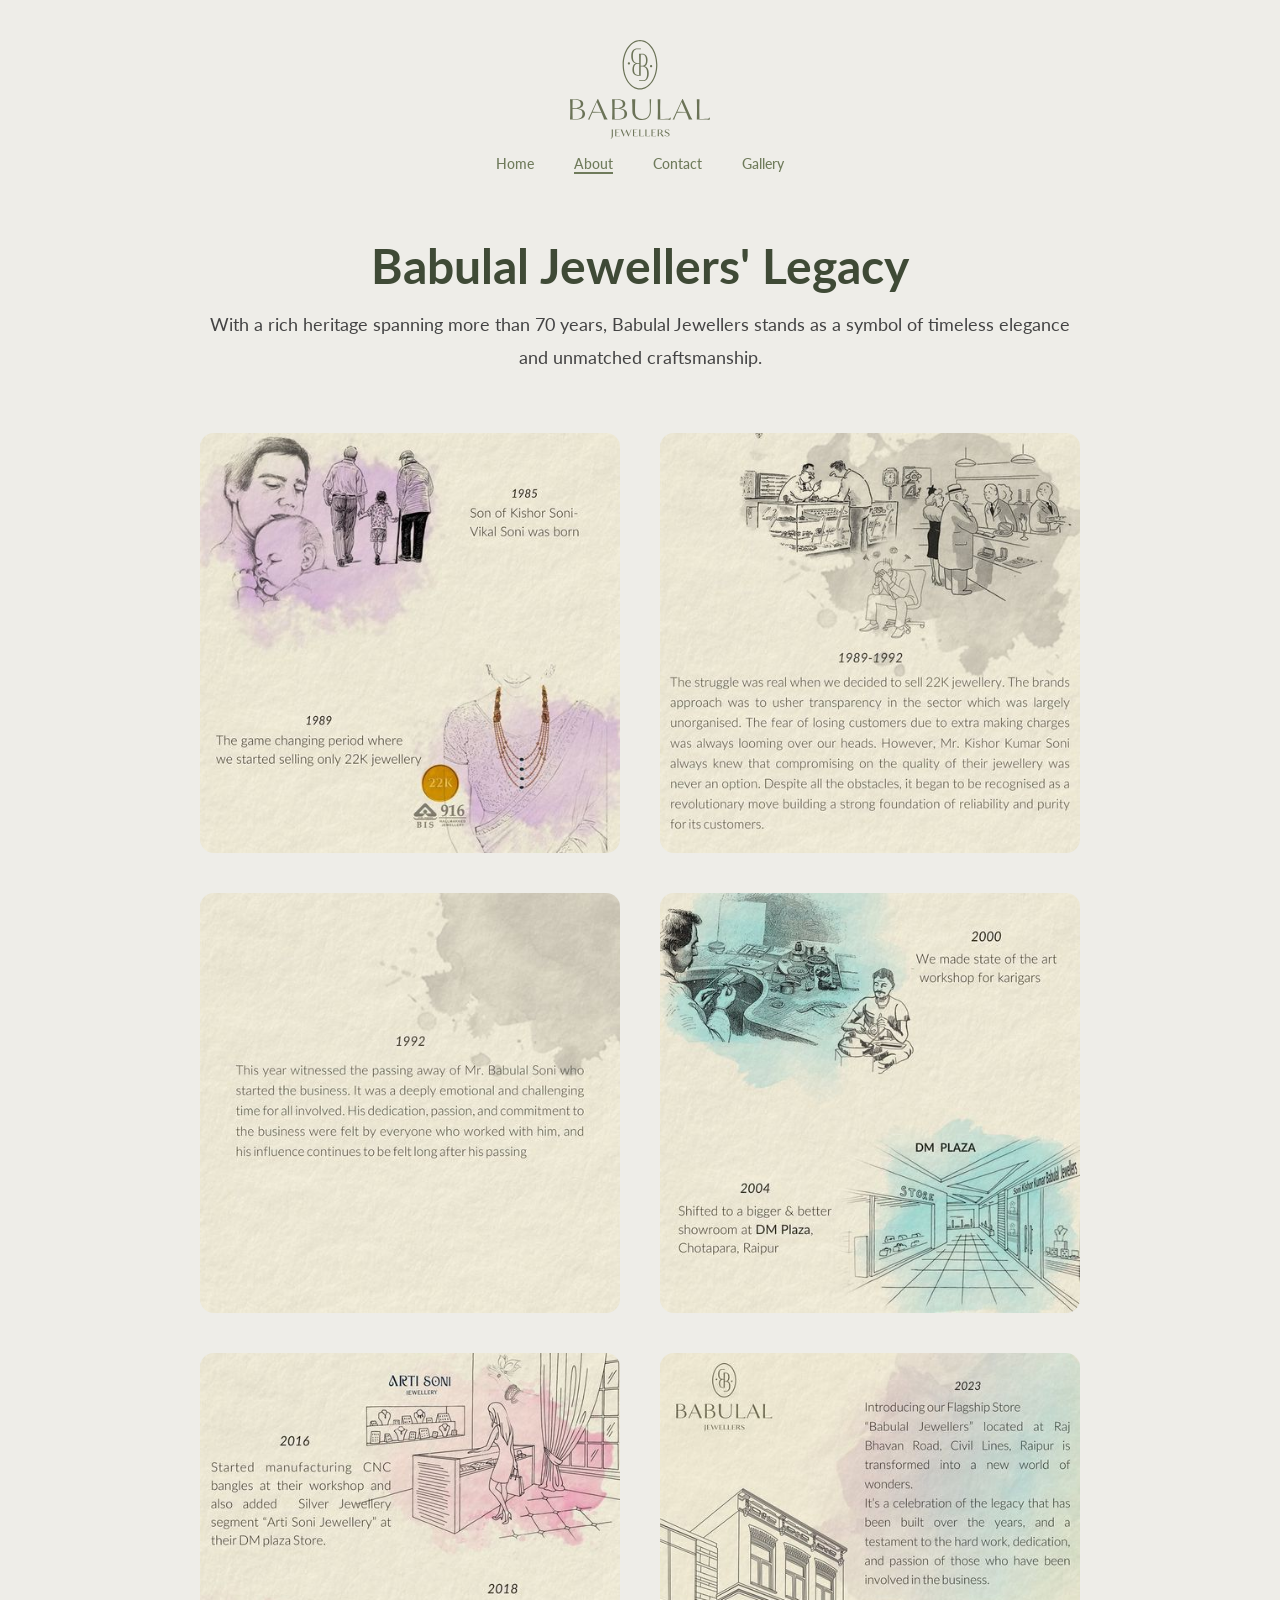
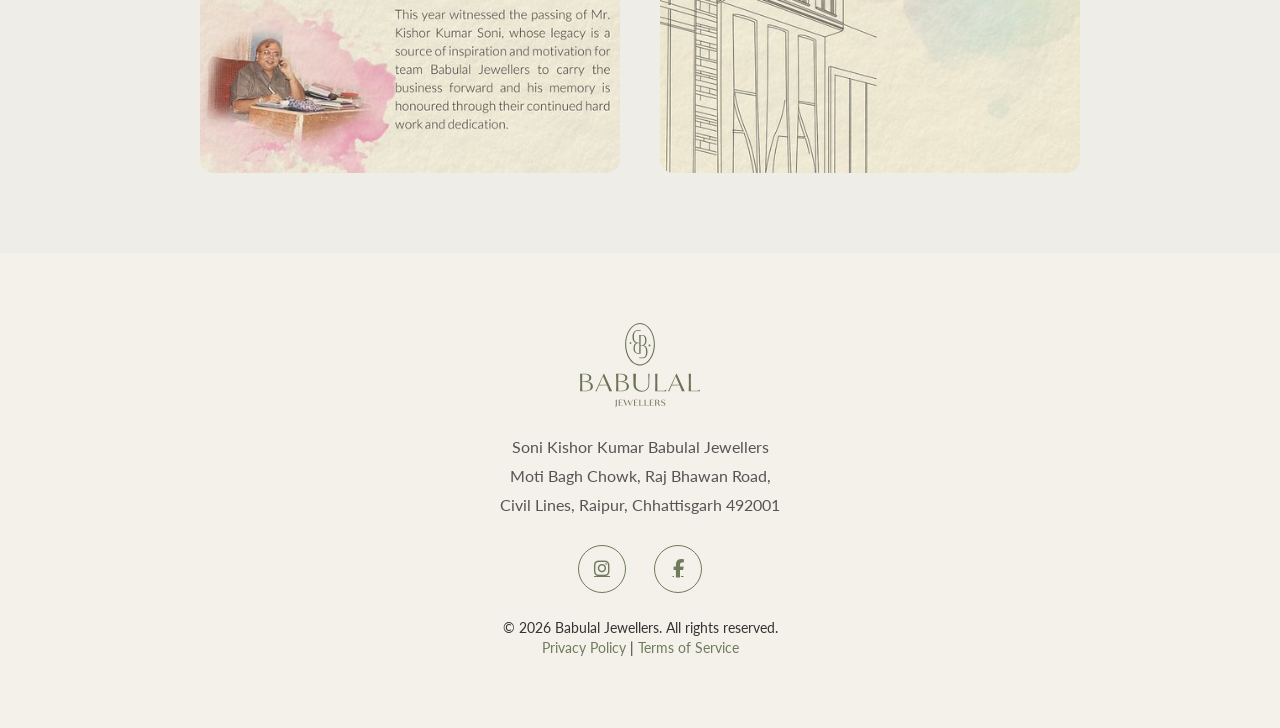
==== commit 61998d09: "Update about-us.html" ====
--- a/about-us.html
+++ b/about-us.html
@@ -1,111 +1,280 @@
-<!DOCTYPE html><!--  This site was created in Webflow. https://webflow.com  --><!--  Last Published: Mon Feb 09 2026 13:10:19 GMT+0000 (Coordinated Universal Time)  -->
-<html data-wf-page="6988353eb40258cced048f11" data-wf-site="698832a2ee5826541e6c8c1c">
+<!DOCTYPE html>
+<html>
 <head>
-  <meta charset="utf-8">
-  <title>About Us</title>
-  <meta content="About Us" property="og:title">
-  <meta content="About Us" property="twitter:title">
-  <meta content="width=device-width, initial-scale=1" name="viewport">
-  <meta content="Webflow" name="generator">
-  <link href="css/normalize.css" rel="stylesheet" type="text/css">
-  <link href="css/webflow.css" rel="stylesheet" type="text/css">
-  <link href="css/babulal-jewellers-16d256.webflow.css" rel="stylesheet" type="text/css">
-  <style>
-  .footer-center {
-    display: flex;
-    flex-direction: column;
-    align-items: center;
-    text-align: center;
-    gap: 8px;
-  }
-
-  .footer-legal-center {
-    display: flex;
-    justify-content: center;
-    align-items: center;
-    gap: 6px;
-    font-size: 14px;
-  }
+<meta charset="utf-8">
+<title>About Us | Babulal Jewellers</title>
+<meta name="viewport" content="width=device-width, initial-scale=1">
+
+<link href="css/normalize.css" rel="stylesheet">
+<link href="css/webflow.css" rel="stylesheet">
+<link href="css/babulal-jewellers-16d256.webflow.css" rel="stylesheet">
+
+<link href="images/favicon.png" rel="shortcut icon">
+
+<!-- Premium Icons -->
+<link rel="stylesheet" href="https://cdnjs.cloudflare.com/ajax/libs/font-awesome/6.5.0/css/all.min.css">
+
+<style>
+
+body{
+  background:#eeede8;
+  margin:0;
+  font-family:'Lato',sans-serif;
+}
+
+/* ===== HEADER ===== */
+.header{
+  text-align:center;
+  padding:40px 0 10px;
+}
+.header img{
+  width:140px;
+}
+.navbar{
+  margin-top:15px;
+}
+.navbar a{
+  margin:0 18px;
+  text-decoration:none;
+  color:#6f7b5b;
+  font-weight:500;
+}
+.navbar a:hover{
+  border-bottom:2px solid #6f7b5b;
+}
+
+/* ===== HEADING ===== */
+.legacy-heading{
+  text-align:center;
+  font-size:48px;
+  margin-top:60px;
+  color:#3f4a36;
+}
+.legacy-text{
+  max-width:900px;
+  margin:20px auto 60px;
+  text-align:center;
+  font-size:18px;
+  line-height:1.8;
+  color:#444;
+  padding:0 20px;
+}
+
+/* ===== IMAGE GRID ===== */
+.image-grid{
+  display:flex;
+  flex-wrap:wrap;
+  justify-content:center;
+  gap:40px;
+  padding-bottom:80px;
+}
+.image-grid img{
+  width:420px;
+  border-radius:14px;
+  cursor:pointer;
+  transition:.4s;
+}
+.image-grid img:hover{
+  transform:scale(1.05);
+  box-shadow:0 15px 40px rgba(0,0,0,0.25);
+}
+
+/* ===== FULLSCREEN MODAL ===== */
+.modal{
+  display:none;
+  position:fixed;
+  z-index:9999;
+  left:0;
+  top:0;
+  width:100%;
+  height:100%;
+  background:rgba(0,0,0,0.95);
+  justify-content:center;
+  align-items:center;
+  flex-direction:column;
+}
+.modal img{
+  max-width:90%;
+  max-height:80vh;
+}
+.close-btn{
+  position:absolute;
+  top:30px;
+  right:40px;
+  font-size:30px;
+  color:white;
+  cursor:pointer;
+}
+.arrow{
+  position:absolute;
+  top:50%;
+  font-size:40px;
+  color:white;
+  cursor:pointer;
+  user-select:none;
+}
+.prev{ left:40px; }
+.next{ right:40px; }
+
+/* ===== FOOTER ===== */
+.footer{
+  background:#f3f1ea;
+  text-align:center;
+  padding:70px 20px;
+}
+.footer img{
+  width:120px;
+  margin-bottom:25px;
+}
+.footer-address{
+  font-size:16px;
+  line-height:1.8;
+  margin-bottom:25px;
+  color:#555;
+}
+
+/* Enhanced Social Icons */
+/* ===== Premium Minimal Social Icons ===== */
+
+.footer-social a{
+  display:inline-flex;
+  justify-content:center;
+  align-items:center;
+  width:48px;
+  height:48px;
+  border-radius:50%;
+  margin:0 12px;
+  font-size:18px;
+  color:#6f7b5b;              /* Theme Olive Color */
+  border:1.5px solid #6f7b5b; /* Elegant Border */
+  background:transparent;
+  transition:all 0.3s ease;
+}
+
+.footer-social a:hover{
+  background:#6f7b5b;
+  color:white;
+  transform:translateY(-3px);
+  box-shadow:0 8px 20px rgba(0,0,0,0.15);
+}
+
+.footer-bottom{
+  margin-top:25px;
+  font-size:14px;
+}
+
+.footer-bottom a{
+  color:#6f7b5b;
+  text-decoration:none;
+}
+.footer-bottom a:hover{
+  text-decoration:underline;
+}
+
 </style>
-  <link href="https://fonts.googleapis.com" rel="preconnect">
-  <link href="https://fonts.gstatic.com" rel="preconnect" crossorigin="anonymous">
-  <script src="https://ajax.googleapis.com/ajax/libs/webfont/1.6.26/webfont.js" type="text/javascript"></script>
-  <script type="text/javascript">WebFont.load({  google: {    families: ["Lato:100,100italic,300,300italic,400,400italic,700,700italic,900,900italic"]  }});</script>
-  <script type="text/javascript">!function(o,c){var n=c.documentElement,t=" w-mod-";n.className+=t+"js",("ontouchstart"in o||o.DocumentTouch&&c instanceof DocumentTouch)&&(n.className+=t+"touch")}(window,document);</script>
-  <link href="images/favicon.png" rel="shortcut icon" type="image/x-icon">
-  <link href="images/webclip.png" rel="apple-touch-icon">
 </head>
-<body class="body-2">
-  <div class="logo-section padding-global-2 margin-small-custom">
-    <div class="logo-container"><img width="156" loading="lazy" alt="" src="images/64612cf5215f1e3513ba754f_logo-green.svg" class="image-7"></div>
-    <div class="nav-links-wrapper">
-      <a href="index.html" class="nav-item">Home</a>
-      <a href="about-us.html" aria-current="page" class="nav-item w--current">About</a>
-      <a href="contact-us.html" class="nav-item">Contact</a>
-      <a href="gallery.html" class="nav-item">Gallery</a>
-    </div>
+
+<body>
+
+<!-- HEADER -->
+<div class="header">
+  <img src="images/64612cf5215f1e3513ba754f_logo-green.svg">
+  <div class="navbar">
+    <a href="index.html">Home</a>
+    <a href="about-us.html" style="border-bottom:2px solid #6f7b5b;">About</a>
+    <a href="contact-us.html">Contact</a>
+    <a href="gallery.html">Gallery</a>
   </div>
-  <div class="page-wrapper">
-    <div class="div-block-26">
-      <div class="text-wrapper">
-        <h1 class="is-h2">Babulal Jewellers&#x27; Legacy</h1>
-        <div class="text-block-11">With a rich heritage spanning more than 70 years, Babulal Jewellers has stood as a symbol of unparalleled craftsmanship and timeless sophistication. Our creations reflect the artistry of jewelry-making, seamlessly blending opulence with cherished life moments. Each piece we meticulously craft serves as a unique narrative of love, celebrations, and enduring legacies, adorned with the most exquisite gemstones and metals. Our esteemed patrons form the bedrock of our business, entrusting us with their dreams and enabling us to consistently provide outstanding, flawless experiences.</div>
-      </div>
-      <div class="image-wrapper-trio"><img width="262" id="w-node-_01d8d127-4f3d-9d32-6153-8a1166e7d087-ed048f11" alt="" src="https://cdn.prod.website-files.com/6985b2bc8bc492069ad64fab/6985b8d80d5fa6916a5f2ced_1.jpg" loading="lazy" class="image-13"><img width="266" id="w-node-_01d8d127-4f3d-9d32-6153-8a1166e7d088-ed048f11" alt="" src="https://cdn.prod.website-files.com/6985b2bc8bc492069ad64fab/6985b8d80d5fa6916a5f2cf7_2.jpg" loading="lazy" class="image-14"><img width="266" id="w-node-_01d8d127-4f3d-9d32-6153-8a1166e7d089-ed048f11" alt="" src="https://cdn.prod.website-files.com/6985b2bc8bc492069ad64fab/6985b8d80d5fa6916a5f2cf5_3.jpg" loading="lazy" class="image-15"></div>
-      <div class="image-wrapper-trio"><img width="262" id="w-node-_01d8d127-4f3d-9d32-6153-8a1166e7d08b-ed048f11" alt="" src="images/4_1.jpg" loading="lazy" class="image-13"><img width="267" id="w-node-_01d8d127-4f3d-9d32-6153-8a1166e7d08c-ed048f11" alt="" src="images/5_1.jpg" loading="lazy" class="image-14"><img width="266" id="w-node-_01d8d127-4f3d-9d32-6153-8a1166e7d08d-ed048f11" alt="" src="images/6_1.jpg" loading="lazy" class="image-15"></div>
-      <div class="image-wrapper-trio"><img width="271" id="w-node-_01d8d127-4f3d-9d32-6153-8a1166e7d08f-ed048f11" alt="" src="images/7.jpg" loading="lazy" class="image-13"><img width="272" id="w-node-_01d8d127-4f3d-9d32-6153-8a1166e7d090-ed048f11" alt="" src="images/8.jpg" loading="lazy" class="image-14"><img width="270" id="w-node-_01d8d127-4f3d-9d32-6153-8a1166e7d091-ed048f11" alt="" src="images/9.jpg" loading="lazy" class="image-15"></div>
-    </div>
-    <div class="footer7_component">
-      <div class="padding-global-3">
-        <div class="container-large">
-          <div class="padding-vertical padding-xxlarge">
-            <div class="padding-bottom padding-xxlarge">
-              <div class="footer7_top-wrapper">
-                <a href="#" class="footer7_logo-link w-inline-block"><img width="105.5" src="images/64612cf5215f1e3513ba754f_logo-green.svg" alt=""></a>
-                <div>
-                  <div class="text-block-9">Soni Kishor Kumar Babulal Jewellers, Raipur, Chhattisgarh. <br>Address; Moti Bagh Chowk, Raj Bhawan Road, Civil Lines, Raipur Chhattisgarh, 492001</div>
-                </div>
-              </div>
-            </div>
-            <div class="line-divider"></div>
-            <div class="padding-top padding-medium">
-              <div class="footer7_bottom-wrapper footer-center">
-  <div class="footer7_credit-text">
-    <!-- Footer Social Icons -->
-<div class="footer-social-icons">
-  <a href="https://www.instagram.com/babulaljeweller/?hl=en" target="_blank" aria-label="Instagram" class="footer-social-link">
-    <!-- Instagram Icon -->
-    <svg width="20" height="20" viewBox="0 0 24 24" fill="none">
-      <path d="M7 2H17C19.761 2 22 4.239 22 7V17C22 19.761 19.761 22 17 22H7C4.239 22 2 19.761 2 17V7C2 4.239 4.239 2 7 2Z" stroke="currentColor" stroke-width="2"/>
-      <path d="M12 7C9.239 7 7 9.239 7 12C7 14.761 9.239 17 12 17C14.761 17 17 14.761 17 12C17 9.239 14.761 7 12 7Z" stroke="currentColor" stroke-width="2"/>
-      <circle cx="17.5" cy="6.5" r="1" fill="currentColor"/>
-    </svg>
-  </a>
-
-  <a href="https://www.facebook.com/babulaljewellers/" target="_blank" aria-label="Facebook" class="footer-social-link">
-    <!-- Facebook Icon -->
-    <svg width="20" height="20" viewBox="0 0 24 24" fill="none">
-      <path d="M18 2H15C13.674 2 12.402 2.527 11.464 3.464C10.527 4.402 10 5.674 10 7V10H7V14H10V22H14V14H17L18 10H14V7C14 6.735 14.105 6.48 14.293 6.293C14.48 6.105 14.735 6 15 6H18V2Z" fill="currentColor"/>
-    </svg>
-  </a>
-</div>
-    © 2023 Babulal Jewellers. All rights reserved.
-  </div>
-
-  <div class="footer7_legal-list footer-legal-center">
-    <a href="privacy-policy.html" class="footer7_legal-link">Privacy Policy</a>
-    <span>|</span>
-    <a href="terms-of-service.html" class="footer7_legal-link">Terms of Service</a>
-  </div>
-</div>
-
-            </div>
-          </div>
-        </div>
-      </div>
-    </div>
-  </div>
-  <script src="https://d3e54v103j8qbb.cloudfront.net/js/jquery-3.5.1.min.dc5e7f18c8.js?site=698832a2ee5826541e6c8c1c" type="text/javascript" integrity="sha256-9/aliU8dGd2tb6OSsuzixeV4y/faTqgFtohetphbbj0=" crossorigin="anonymous"></script>
-  <script src="js/webflow.js" type="text/javascript"></script>
+</div>
+
+<!-- CONTENT -->
+<h1 class="legacy-heading">Babulal Jewellers' Legacy</h1>
+<div class="legacy-text">
+With a rich heritage spanning more than 70 years, Babulal Jewellers stands as a symbol of timeless elegance and unmatched craftsmanship.
+</div>
+
+<div class="image-grid">
+<img src="images/4_1.jpg" onclick="openModal(0)">
+<img src="images/5_1.jpg" onclick="openModal(1)">
+<img src="images/6_1.jpg" onclick="openModal(2)">
+<img src="images/7.jpg" onclick="openModal(3)">
+<img src="images/8.jpg" onclick="openModal(4)">
+<img src="images/9.jpg" onclick="openModal(5)">
+</div>
+
+<!-- FULLSCREEN MODAL -->
+<div class="modal" id="galleryModal">
+<span class="close-btn" onclick="closeModal()">&times;</span>
+<span class="arrow prev" onclick="changeSlide(-1)">&#10094;</span>
+<img id="modalImage">
+<span class="arrow next" onclick="changeSlide(1)">&#10095;</span>
+</div>
+
+<!-- FOOTER -->
+<div class="footer">
+<img src="images/64612cf5215f1e3513ba754f_logo-green.svg">
+
+<div class="footer-address">
+Soni Kishor Kumar Babulal Jewellers<br>
+Moti Bagh Chowk, Raj Bhawan Road,<br>
+Civil Lines, Raipur, Chhattisgarh 492001
+</div>
+
+<div class="footer-social">
+<a href="https://www.instagram.com/babulaljeweller/?hl=en" target="_blank" class="instagram">
+<i class="fab fa-instagram"></i>
+</a>
+
+<a href="https://www.facebook.com/babulaljewellers/" target="_blank" class="facebook">
+<i class="fab fa-facebook-f"></i>
+</a>
+</div>
+
+<div class="footer-bottom">
+© 2026 Babulal Jewellers. All rights reserved.<br>
+<a href="privacy-policy.html">Privacy Policy</a> |
+<a href="terms-of-service.html">Terms of Service</a>
+</div>
+</div>
+
+<!-- JAVASCRIPT FOR SLIDER -->
+<script>
+
+let images = [
+"images/4_1.jpg",
+"images/5_1.jpg",
+"images/6_1.jpg",
+"images/7.jpg",
+"images/8.jpg",
+"images/9.jpg"
+];
+
+let currentIndex = 0;
+
+function openModal(index){
+  currentIndex = index;
+  document.getElementById("galleryModal").style.display="flex";
+  document.getElementById("modalImage").src = images[currentIndex];
+}
+
+function closeModal(){
+  document.getElementById("galleryModal").style.display="none";
+}
+
+function changeSlide(direction){
+  currentIndex += direction;
+  if(currentIndex < 0) currentIndex = images.length-1;
+  if(currentIndex >= images.length) currentIndex = 0;
+  document.getElementById("modalImage").src = images[currentIndex];
+}
+
+document.addEventListener("keydown", function(e){
+  if(e.key==="ArrowRight") changeSlide(1);
+  if(e.key==="ArrowLeft") changeSlide(-1);
+  if(e.key==="Escape") closeModal();
+});
+
+</script>
+
 </body>
-</html>+</html>
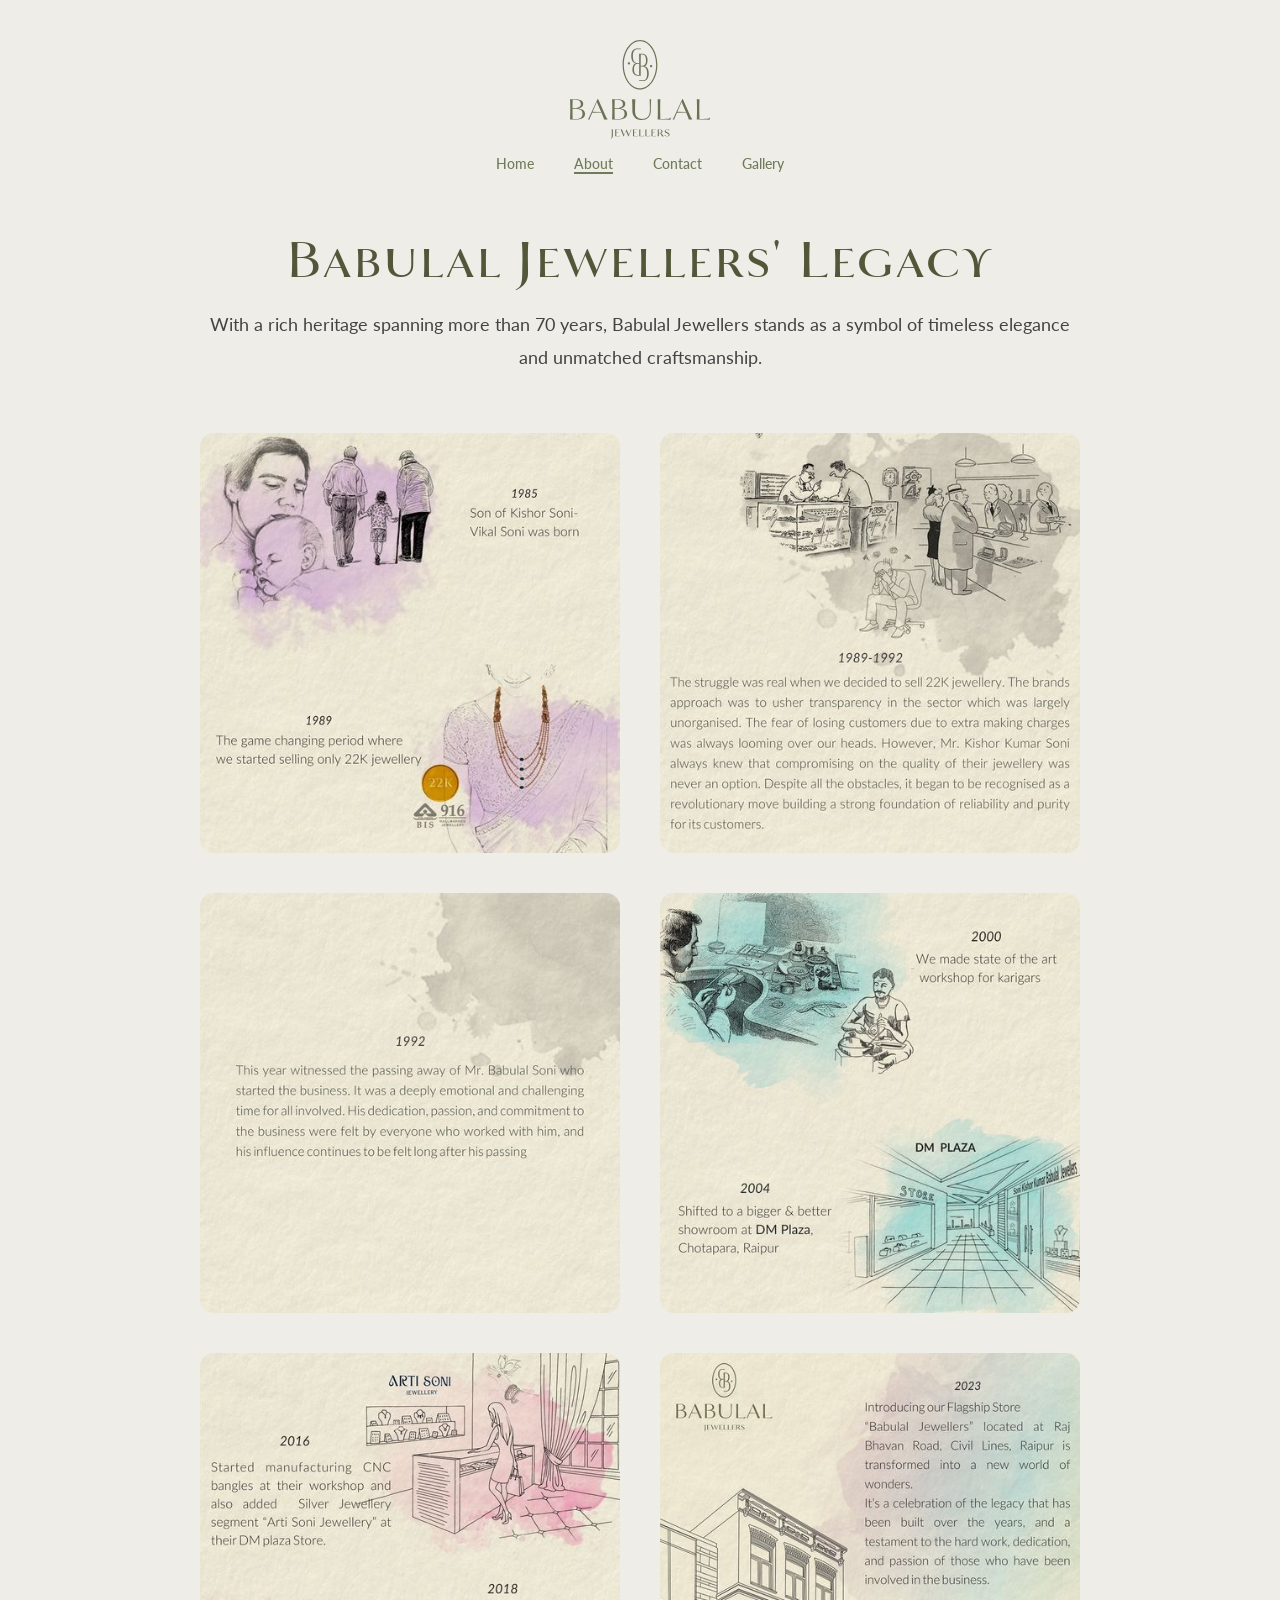
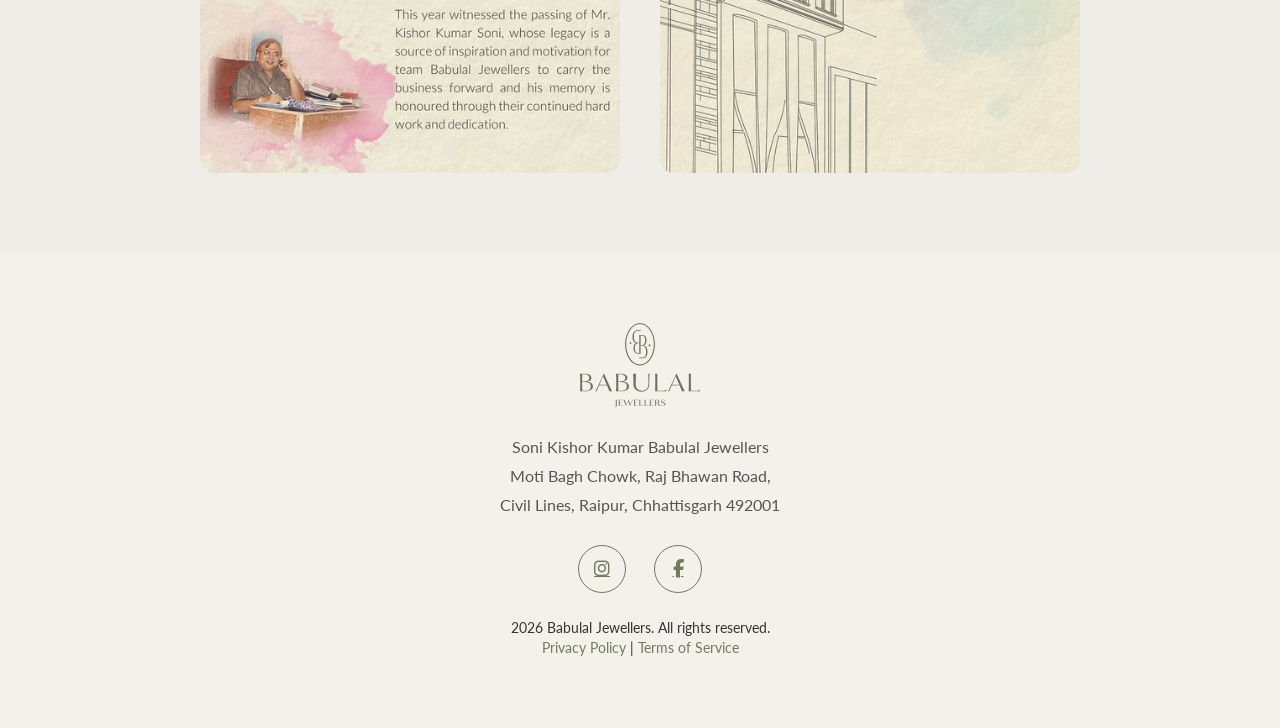
==== commit 25748510: "Update about-us.html" ====
--- a/about-us.html
+++ b/about-us.html
@@ -48,7 +48,10 @@
   text-align:center;
   font-size:48px;
   margin-top:60px;
-  color:#3f4a36;
+  color:#52573a;
+  font-family: 'Mynaruseflare Med', 'Times New Roman', sans-serif;
+  font-weight:500;
+  letter-spacing:.02em;
 }
 .legacy-text{
   max-width:900px;
@@ -171,6 +174,58 @@
   text-decoration:underline;
 }
 
+@media (max-width: 767px){
+  .header{
+    padding:24px 0 8px;
+  }
+
+  .navbar{
+    display:flex;
+    justify-content:center;
+    flex-wrap:wrap;
+    gap:10px 14px;
+  }
+
+  .navbar a{
+    margin:0;
+  }
+
+  .legacy-heading{
+  text-align:center;
+  font-size:48px;
+  margin-top:60px;
+  color:#52573a;
+  font-family: 'Mynaruseflare Med', 'Times New Roman', sans-serif;
+  font-weight:500;
+  letter-spacing:.02em;
+}
+
+  .legacy-text{
+    font-size:16px;
+    line-height:1.6;
+    margin:14px auto 28px;
+  }
+
+  .image-grid{
+    gap:16px;
+    padding:0 16px 36px;
+  }
+
+  .image-grid img{
+    width:100%;
+    max-width:420px;
+  }
+
+  .footer{
+    padding:44px 16px;
+  }
+
+  .footer-address{
+    font-size:15px;
+    line-height:1.6;
+  }
+}
+
 </style>
 </head>
 
@@ -231,7 +286,7 @@
 </div>
 
 <div class="footer-bottom">
-© 2026 Babulal Jewellers. All rights reserved.<br>
+ 2026 Babulal Jewellers. All rights reserved.<br>
 <a href="privacy-policy.html">Privacy Policy</a> |
 <a href="terms-of-service.html">Terms of Service</a>
 </div>
--- a/css/babulal-jewellers-16d256.webflow.css
+++ b/css/babulal-jewellers-16d256.webflow.css
@@ -209,8 +209,7 @@
 .w-checkbox {
   margin-bottom: 5px;
   padding-left: 20px;
-  display: block;
-}
+  }
 
 .w-checkbox:before {
   content: " ";
@@ -252,6 +251,10 @@
 }
 
 .logo-section {
+  display: flex;
+  flex-direction: column;
+  align-items: center;
+  gap: 12px;
   border: 1px #6a704b;
   margin-bottom: 2rem;
   margin-left: 0;
@@ -260,6 +263,10 @@
 }
 
 .logo-section.padding-global-2.margin-small-custom {
+  display: flex;
+  flex-direction: column;
+  align-items: center;
+  gap: 12px;
   grid-column-gap: 16px;
   grid-row-gap: 16px;
   border: 1px #6a704b;
@@ -270,8 +277,7 @@
   margin-left: 0;
   margin-right: 0;
   padding: 1rem 3.5rem .5rem;
-  display: block;
-}
+  }
 
 .image-7 {
   text-align: center;
@@ -292,7 +298,7 @@
 .nav-links-wrapper {
   justify-content: center;
   align-items: center;
-  margin-top: 20px;
+  margin-top: 16px;
   padding-left: 0;
   padding-right: 0;
   display: flex;
@@ -448,14 +454,12 @@
   font-family: Lato, Arial, sans-serif;
   font-size: 16px;
   font-weight: 600;
-  display: block;
-}
+  }
 
 .button01.is-large {
   margin: 1.7rem 27.1rem -44px -33px;
   padding: 1rem .8rem 1rem 2rem;
-  display: block;
-}
+  }
 
 .gallery18_image-wrapper {
   width: 100%;
@@ -578,8 +582,7 @@
   margin-left: auto;
   margin-right: auto;
   padding-top: 23px;
-  display: block;
-}
+  }
 
 .image-8 {
   vertical-align: baseline;
@@ -587,8 +590,7 @@
   margin: 30px -37px 60px 33px;
   font-size: 10px;
   line-height: 10px;
-  display: block;
-}
+  }
 
 .image-16 {
   margin-left: auto;
@@ -752,16 +754,14 @@
   text-align: left;
   margin-left: 700px;
   padding-left: 0;
-  display: block;
-}
+  }
 
 .image-10 {
   max-width: 100%;
   margin-left: auto;
   margin-right: auto;
   padding-top: 20px;
-  display: block;
-}
+  }
 
 .quick-stack-4 {
   padding-left: 146px;
@@ -825,7 +825,6 @@
 .section {
   background-color: #6a704b;
   margin-top: 61px;
-  display: block;
   overflow: hidden;
 }
 
@@ -891,8 +890,7 @@
   text-align: left;
   margin-left: 700px;
   padding-left: 0;
-  display: block;
-}
+  }
 
 .form-input {
   background-color: #0000;
@@ -1052,8 +1050,7 @@
   text-align: left;
   margin-left: 700px;
   padding-left: 0;
-  display: block;
-}
+  }
 
 .margin-bottom-2.margin-xsmall {
   margin: 0 0 .5rem;
@@ -1174,8 +1171,7 @@
   text-align: left;
   margin-left: 700px;
   padding-left: 0;
-  display: block;
-}
+  }
 
 .image-25 {
   margin-top: -50px;
@@ -1226,8 +1222,7 @@
   align-items: stretch;
   margin-top: 27px;
   font-family: Lato, Arial, sans-serif;
-  display: block;
-}
+  }
 
 .text-block-22 {
   color: #6a704b;
@@ -1241,8 +1236,7 @@
   text-align: left;
   margin-left: 700px;
   padding-left: 0;
-  display: block;
-}
+  }
 
 .text-block-23 {
   color: #6a704b;
@@ -1289,8 +1283,7 @@
   text-align: left;
   margin-left: 700px;
   padding-left: 0;
-  display: block;
-}
+  }
 
 .heading-6 {
   margin-top: 56px;
@@ -1331,8 +1324,7 @@
   font-family: Lato, Arial, sans-serif;
   font-size: 16px;
   font-weight: 600;
-  display: block;
-}
+  }
 
 .button.is-large.cta {
   margin-top: 1rem;
@@ -1359,8 +1351,7 @@
 }
 
 .gallery-images-wrapper {
-  display: block;
-}
+  }
 
 .button-cta-wrapper {
   justify-content: center;
@@ -1378,8 +1369,7 @@
   margin-left: 266px;
   margin-right: auto;
   padding-left: 0;
-  display: block;
-}
+  }
 
 .cell-4 {
   padding-left: 0;
@@ -1394,7 +1384,6 @@
   color: #e9e9e9;
   background-color: #6a704b;
   margin-top: 61px;
-  display: block;
   overflow: hidden;
 }
 
@@ -1443,8 +1432,7 @@
   font-family: Lato, Arial, sans-serif;
   font-weight: 400;
   text-decoration: underline;
-  display: block;
-}
+  }
 
 .success-message {
   padding: 1.5rem;
@@ -1751,6 +1739,234 @@
 }
 
 .footer-social-link svg {
-  display: block;
-}
-
+  }
+
+/* About-style footer used across pages */
+.footer {
+  background: #f3f1ea;
+  text-align: center;
+  padding: 70px 20px;
+}
+
+.footer img {
+  width: 120px;
+  margin-bottom: 25px;
+}
+
+.footer-address {
+  color: #555;
+  font-size: 16px;
+  line-height: 1.8;
+  margin-bottom: 25px;
+}
+
+.footer-social a {
+  display: inline-flex;
+  justify-content: center;
+  align-items: center;
+  width: 48px;
+  height: 48px;
+  border-radius: 50%;
+  margin: 0 12px;
+  font-size: 18px;
+  color: #6f7b5b;
+  border: 1.5px solid #6f7b5b;
+  background: transparent;
+  transition: all .3s ease;
+}
+
+.footer-social a:hover {
+  background: #6f7b5b;
+  color: #fff;
+  transform: translateY(-3px);
+  box-shadow: 0 8px 20px #00000026;
+}
+
+.footer-social a svg {
+  }
+
+.footer-bottom {
+  margin-top: 25px;
+  font-size: 14px;
+}
+
+.footer-bottom a {
+  color: #6f7b5b;
+  text-decoration: none;
+}
+
+.footer-bottom a:hover {
+  text-decoration: underline;
+}
+
+@media screen and (max-width: 767px) {
+  html, body {
+    overflow-x: hidden;
+  }
+
+  .padding-global-2,
+  .padding-global-3 {
+    padding-left: 1rem;
+    padding-right: 1rem;
+  }
+
+  .logo-section,
+  .logo-section.padding-global-2.margin-small-custom {
+  display: flex;
+  flex-direction: column;
+  align-items: center;
+  gap: 12px;
+    margin-bottom: 1rem;
+    padding: .75rem 1rem .5rem;
+  }
+
+  .nav-links-wrapper {
+    flex-wrap: wrap;
+    gap: .5rem .75rem;
+    margin-top: .75rem;
+  }
+
+  .nav-item {
+    padding-left: .5rem;
+    padding-right: .5rem;
+    font-size: 1rem;
+  }
+
+  .quick-stack-2 {
+    padding-left: 0;
+  }
+
+  #w-node-_1aeaddac-7c29-2368-00d7-b2ace8693633-1e6c8c5e,
+  #w-node-_6a163d45-9598-c4a2-57ad-5f4da048d4e0-1e6c8c5e,
+  #w-node-fa6a8802-e392-b20b-6c1a-9f2153870021-1e6c8c5e,
+  #w-node-_1aeaddac-7c29-2368-00d7-b2ace869366b-1e6c8c5e,
+  .contact5_component,
+  .gallery6_component,
+  .gallery6_row,
+  .image-wrapper-trio {
+    grid-template-columns: 1fr;
+  }
+
+  .hero-section-text-wrapper.margin-small {
+    margin: 1rem 0;
+  }
+
+  .heading-2 {
+    font-size: 2rem;
+    line-height: 1.05;
+  }
+
+  .text-size-medium,
+  .text-block-5,
+  .text-block-6 {
+    font-size: 1rem;
+    line-height: 1.45;
+  }
+
+  .text-block-6 {
+    max-width: 100%;
+    padding-left: 1rem;
+    padding-right: 1rem;
+  }
+
+  .image-8 {
+    max-width: 80%;
+    margin: 1.5rem auto;
+  }
+
+  .button-wrapper {
+    flex-direction: column;
+    gap: .45rem;
+    align-items: stretch;
+    margin-top: 1rem;
+  }
+
+  .button-wrapper .button {
+    width: 100%;
+    text-align: center;
+  }
+
+  .button.is-large,
+  .button.is-secondary {
+    margin-top: .5rem;
+  }
+
+  .button.is-large.cta {
+    margin: .5rem auto 0;
+  }
+
+  .section_home-artisoniplug .cell-4 {
+    align-items: center;
+  }
+
+  .section_home-artisoniplug .heading-2 {
+    text-align: center;
+    line-height: 1.15;
+    margin-bottom: .5rem;
+  }
+
+  .section_home-artisoniplug .image-11 {
+    margin-left: auto;
+    margin-right: auto;
+    max-width: 72%;
+  }
+
+  .gallery18_mask {
+    width: 100%;
+    overflow: hidden;
+  }
+
+  .gallery18_slide {
+    padding-left: .25rem;
+    padding-right: .25rem;
+  }
+
+  .gallery18_arrow {
+    width: 2.5rem;
+    height: 2.5rem;
+    bottom: 1rem;
+  }
+
+  .padding-vertical.padding-xxlarge {
+    padding: 2rem 0 1rem;
+  }
+
+  .footer7_bottom-wrapper {
+    flex-direction: column;
+    gap: .75rem;
+    margin-bottom: 0;
+  }
+
+  .footer7_legal-list {
+    display: flex;
+    flex-wrap: wrap;
+    justify-content: center;
+    column-gap: .5rem;
+  }
+
+  .footer {
+    padding: 44px 16px;
+  }
+
+  .footer-address {
+    font-size: 15px;
+    line-height: 1.6;
+  }
+}
+
+
+/* Heading theme (dashboard match) */
+.heading-style-h2,
+.heading-2,
+.heading-8,
+.bold-text {
+  color: #52573a;
+  font-family: Mynaruseflare Med, Times New Roman, sans-serif;
+  font-weight: 500;
+  letter-spacing: .02em;
+}
+
+.heading-6 {
+  text-align: center;
+  letter-spacing: .04em;
+}
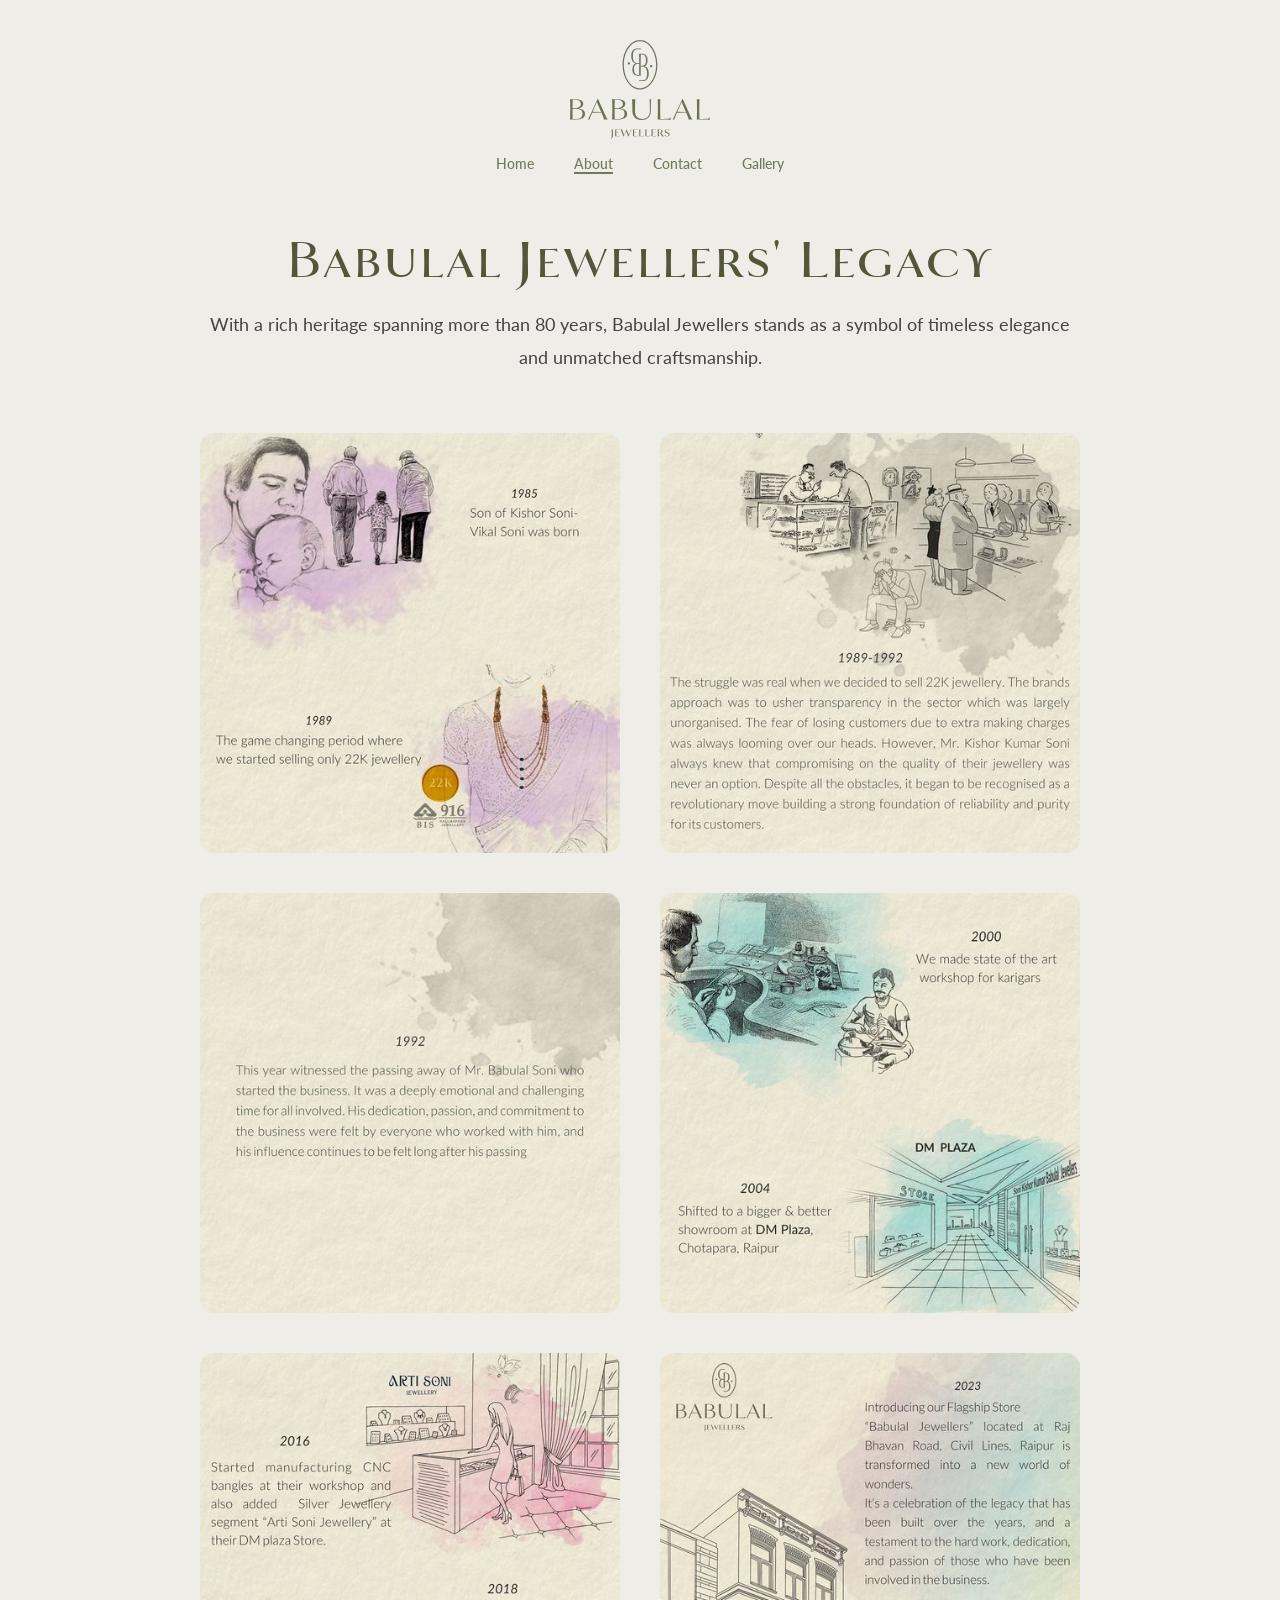
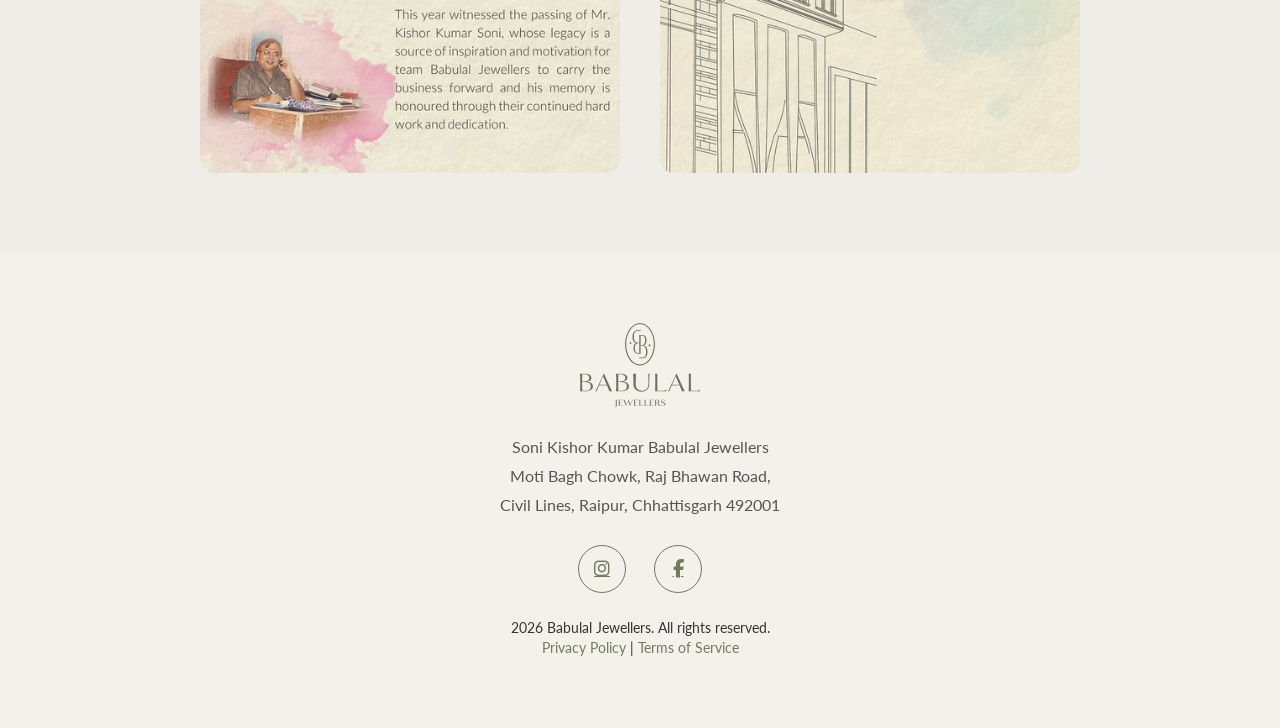
==== commit 1a94d2e6: "Update about-us.html" ====
--- a/about-us.html
+++ b/about-us.html
@@ -245,7 +245,7 @@
 <!-- CONTENT -->
 <h1 class="legacy-heading">Babulal Jewellers' Legacy</h1>
 <div class="legacy-text">
-With a rich heritage spanning more than 70 years, Babulal Jewellers stands as a symbol of timeless elegance and unmatched craftsmanship.
+With a rich heritage spanning more than 80 years, Babulal Jewellers stands as a symbol of timeless elegance and unmatched craftsmanship.
 </div>
 
 <div class="image-grid">
